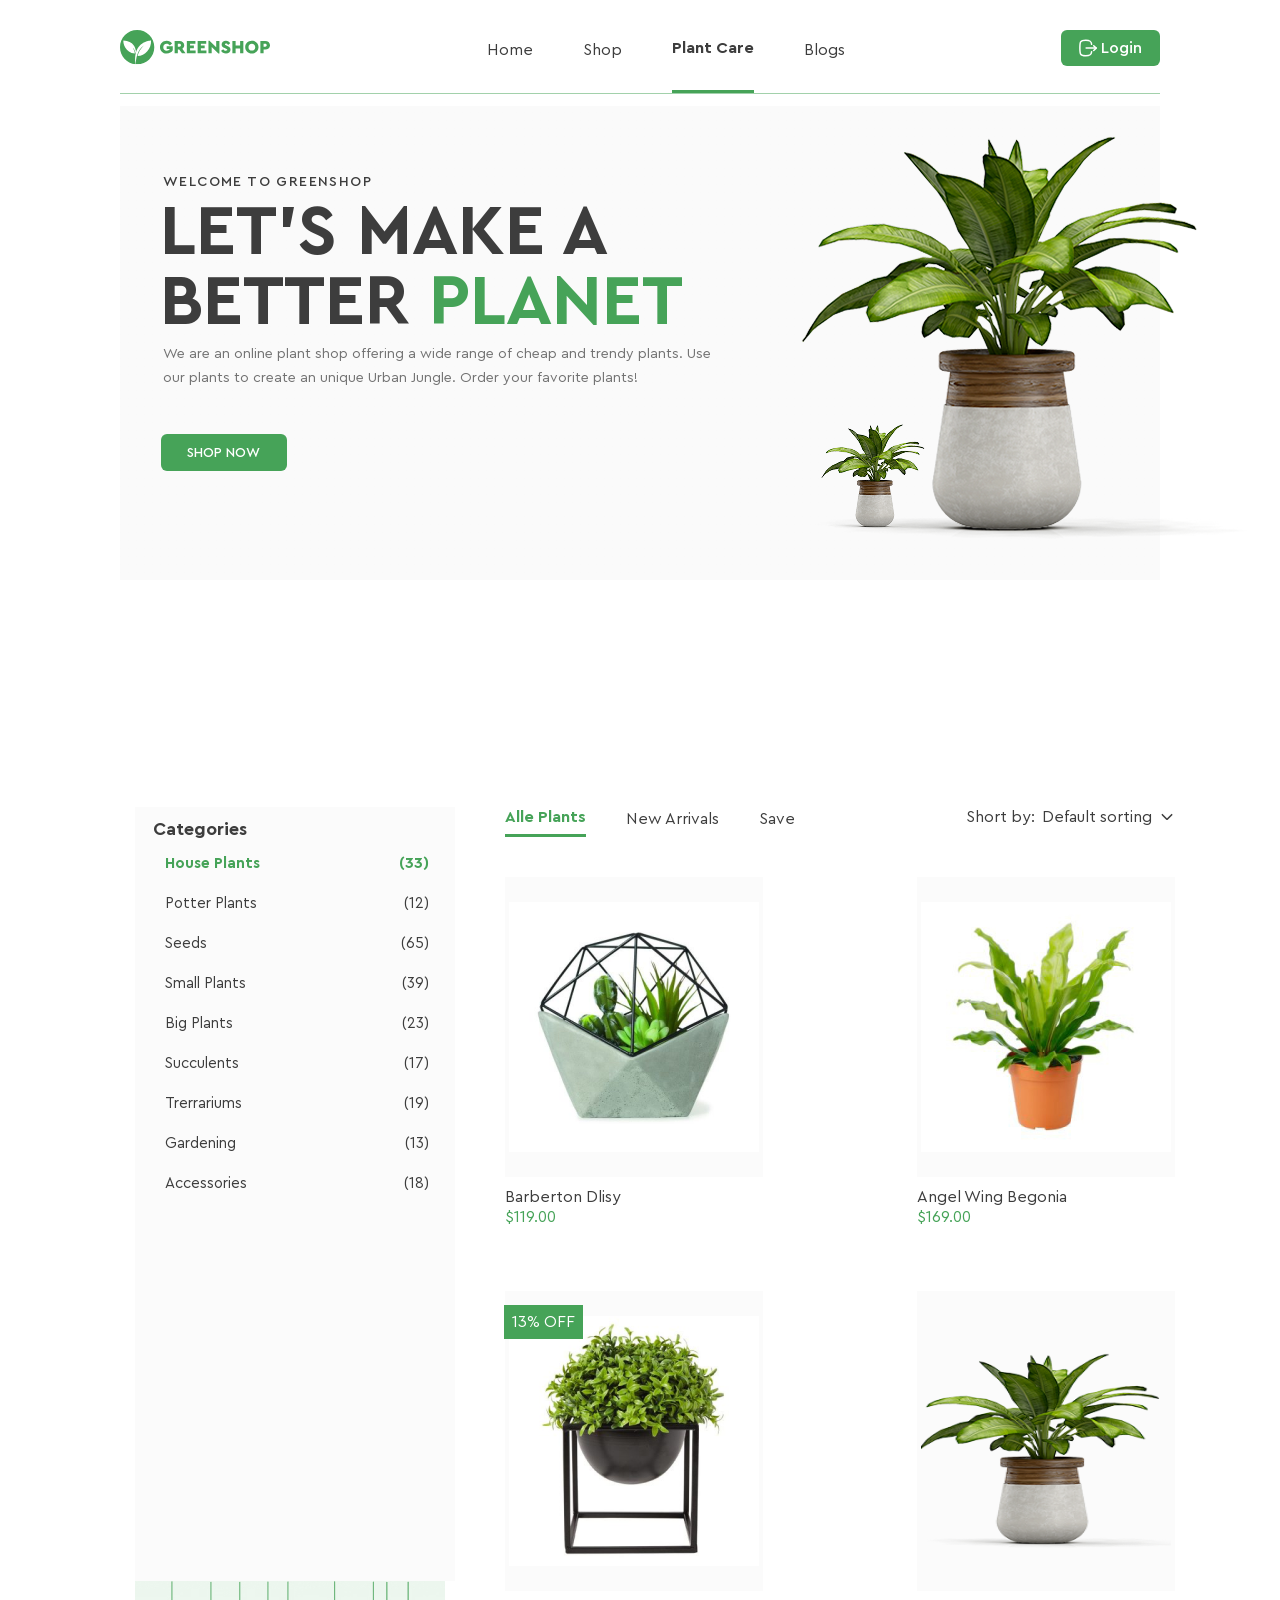
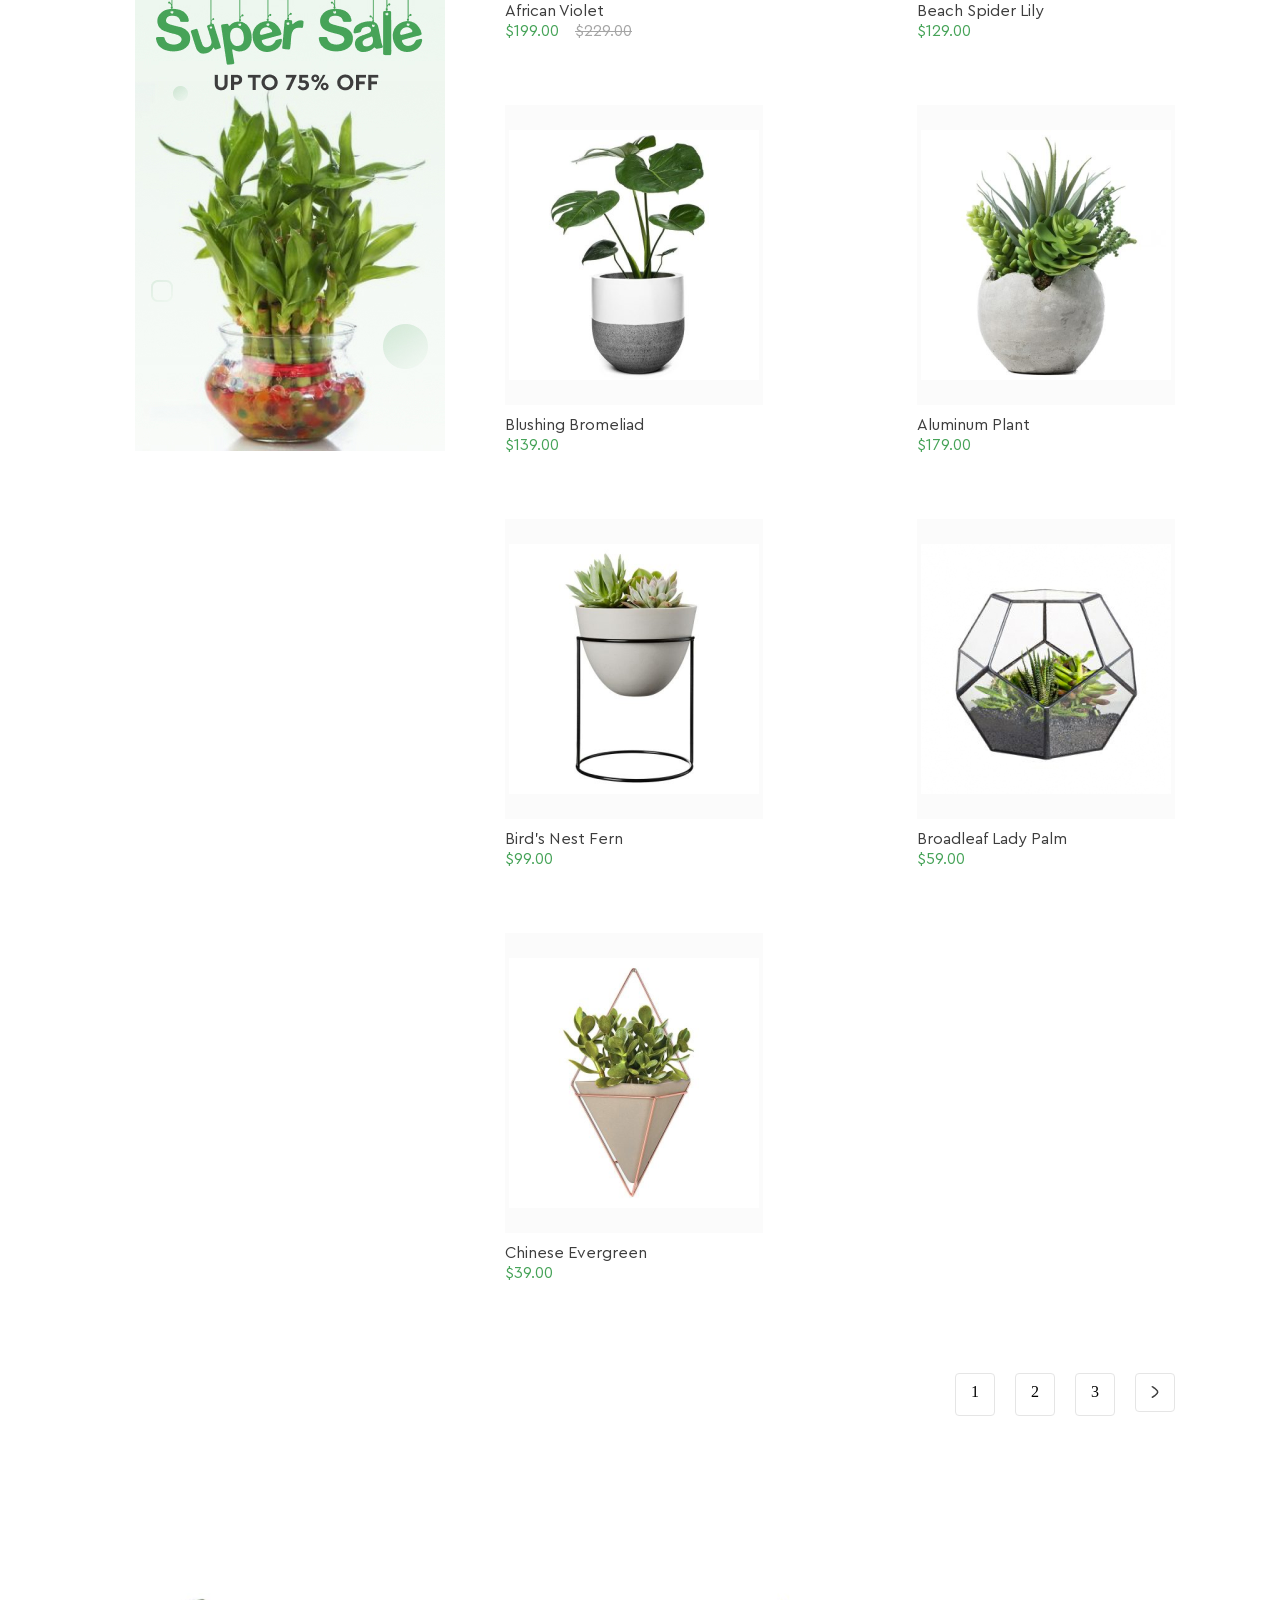
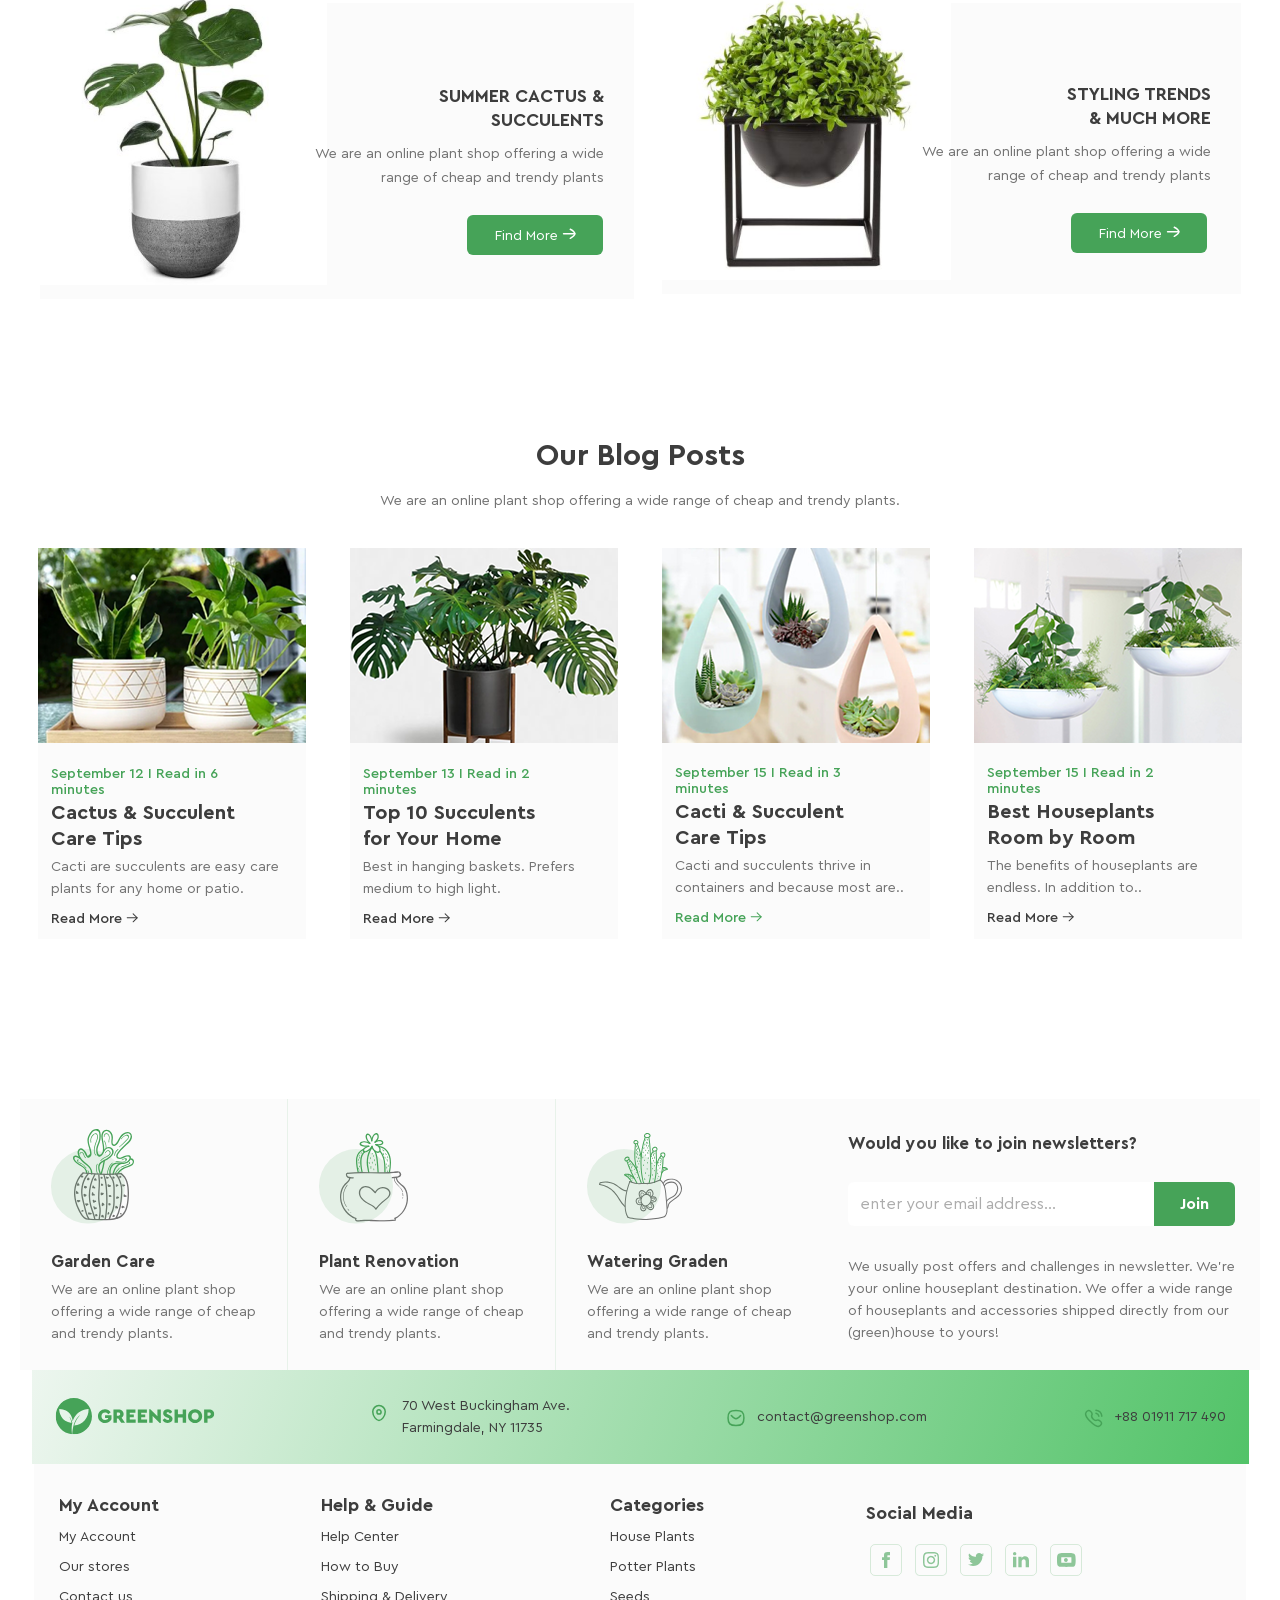
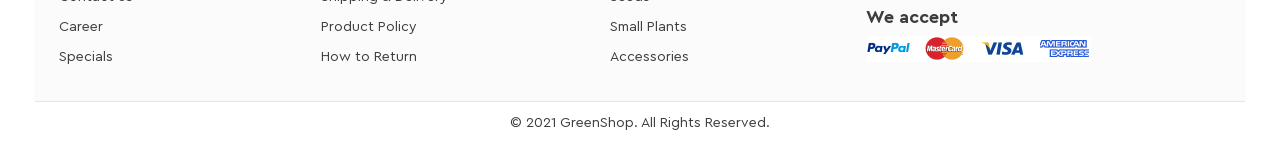
==== Lesson_13/index.html @ dbecf379 "Lesson_13" ====
<!DOCTYPE html>
<html lang="en">
<head>
    <meta charset="UTF-8">
    <meta name="viewport" content="width=device-width, initial-scale=1.0">
    <link rel="stylesheet" href="style/style.css">
    <title>Page</title>
</head>
<body>
    <header>
        <div class="header">
            <svg xmlns="http://www.w3.org/2000/svg" width="150" height="35" viewBox="0 0 150 35" fill="none">
                <g clip-path="url(#clip0_1_38)">
                  <path d="M17.15 0C7.67748 0 0 7.67746 0 17.15C0 26.0201 6.73548 33.3175 15.3711 34.207C14.8496 29.9134 15.0436 26.4001 15.7067 23.5135C15.3347 21.7225 14.4898 19.0703 12.5734 17.1864C12.5734 17.1864 13.8348 19.0784 14.5181 21.6214C14.5181 21.6255 14.5221 21.6295 14.5221 21.6335C14.5949 21.9044 14.6596 22.1793 14.7162 22.4623C14.7283 22.527 14.7404 22.5917 14.7526 22.6604C14.8051 22.9515 14.8536 23.2426 14.886 23.5418C5.19513 22.3532 3.12921 13.6569 3.35561 10.3781C13.665 10.9482 15.7754 17.8292 16.0827 22.0985C19.4585 11.0412 30.1843 10.4024 31.0697 10.3781C31.4538 18.8763 25.1509 25.5026 17.6149 26.0807C17.6635 25.8503 17.7201 25.6198 17.7767 25.3934C17.7928 25.3247 17.813 25.26 17.8333 25.1913C17.8777 25.0296 17.9222 24.8679 17.9748 24.7061C17.995 24.6374 18.0192 24.5646 18.0394 24.4959C18.096 24.318 18.1567 24.1442 18.2173 23.9663C18.2335 23.9259 18.2456 23.8854 18.2618 23.845C18.3386 23.6348 18.4195 23.4326 18.5003 23.2305C18.5084 23.2143 18.5125 23.1941 18.5205 23.1779C18.5205 23.1779 18.5205 23.1779 18.5246 23.1779C20.4571 18.5043 24.0229 15.4439 24.0229 15.4439C17.0247 19.4868 15.8441 29.9983 15.6582 34.2231C16.1514 34.2676 16.6446 34.2999 17.15 34.2999C26.6225 34.2999 34.3 26.6225 34.3 17.15C34.3 7.67746 26.6225 0 17.15 0Z" fill="#46A358"/>
                  <path d="M46.7038 10.7454C48.9719 10.7454 50.8235 11.7198 52.0243 13.4987L49.7764 15.4109C48.9719 14.287 47.9975 13.7048 46.6472 13.7048C44.5691 13.7048 43.2754 15.0713 43.2754 17.1534C43.2754 19.2719 44.6419 20.695 46.8372 20.695C48.0177 20.695 48.9557 20.2826 49.5541 19.5913V19.0091H46.6674V16.2357H52.7763V20.1331C52.1941 21.164 51.3693 21.9888 50.302 22.6235C49.2347 23.242 48.0339 23.5614 46.7038 23.5614C42.9924 23.618 39.9238 20.7314 39.9764 17.1534C39.9198 13.5957 42.9924 10.6888 46.7038 10.7454Z" fill="#46A358"/>
                  <path d="M61.9577 23.3315L59.1681 19.4907H57.8379V23.3315H54.6157V10.9683H59.4672C62.2204 10.9683 64.246 12.6542 64.246 15.2214C64.246 16.7375 63.5142 17.9948 62.2973 18.7428L65.5559 23.3315H61.9577ZM57.8339 16.6809H59.4834C60.3809 16.6809 60.9631 16.0987 60.9631 15.2214C60.9631 14.3441 60.3809 13.7781 59.4834 13.7781H57.8339V16.6809Z" fill="#46A358"/>
                  <path d="M66.8335 10.9683H75.4126V13.8711H70.0557V15.5772H73.8763V18.2738H70.0557V20.4287H75.639V23.3315H66.8335V10.9683Z" fill="#46A358"/>
                  <path d="M77.644 10.9683H86.223V13.8711H80.8662V15.5772H84.6867V18.2738H80.8662V20.4287H86.4494V23.3315H77.644V10.9683Z" fill="#46A358"/>
                  <path d="M99.4194 10.9681V23.5577H98.3884L91.6812 17.0567V23.3313H88.459V10.7417H89.4899L96.1971 17.1497V10.9681H99.4194Z" fill="#46A358"/>
                  <path d="M103.264 19.1349C103.996 20.1092 104.764 20.7278 106.017 20.7278C106.862 20.7278 107.291 20.4286 107.291 19.8262C107.291 19.2845 107.008 19.1147 106.034 18.6821L104.76 18.1201C102.718 17.2186 101.631 16.0583 101.631 14.3926C101.631 12.2013 103.43 10.7378 105.957 10.7378C107.998 10.7378 109.442 11.7121 110.19 13.2282L108.035 14.8777C107.436 13.9802 106.875 13.5678 105.993 13.5678C105.318 13.5678 104.889 13.8306 104.889 14.3562C104.889 14.805 105.152 15.0516 105.957 15.3669L107.38 15.9653C109.535 16.8668 110.545 17.9503 110.545 19.6928C110.545 22.0903 108.577 23.5538 106.009 23.5538C103.782 23.5538 101.983 22.4865 101.081 20.7804L103.264 19.1349Z" fill="#46A358"/>
                  <path d="M112.393 10.9683H115.615V15.4842H120.131V10.9683H123.353V23.3315H120.131V18.387H115.615V23.3315H112.393V10.9683Z" fill="#46A358"/>
                  <path d="M131.843 10.7417C135.442 10.6649 138.607 13.6081 138.53 17.1497C138.603 20.7277 135.442 23.6143 131.843 23.5577C128.229 23.6143 125.116 20.7277 125.193 17.1497C125.116 13.6081 128.229 10.6689 131.843 10.7417ZM131.86 13.7011C129.874 13.7011 128.488 15.108 128.488 17.1497C128.488 18.1806 128.807 19.0216 129.426 19.6603C130.044 20.2789 130.869 20.5983 131.86 20.5983C133.772 20.5983 135.231 19.2116 135.231 17.1497C135.235 15.108 133.772 13.7011 131.86 13.7011Z" fill="#46A358"/>
                  <path d="M140.374 10.9683H145.225C147.979 10.9683 150.004 12.6542 150.004 15.2214C150.004 17.7523 147.926 19.4907 145.225 19.4907H143.596V23.3315H140.374V10.9683ZM145.242 16.6809C146.139 16.6809 146.721 16.0987 146.721 15.2214C146.721 14.3441 146.139 13.7781 145.242 13.7781H143.592V16.6809H145.242Z" fill="#46A358"/>
                </g>
                <defs>
                  <clipPath id="clip0_1_38">
                    <rect width="150" height="34.2999" fill="white"/>
                  </clipPath>
                </defs>
              </svg>

              <nav class="list">

                <li class="list-item"><a href="#">Home</a></li>

                <li class="list-item"><a href="#">Shop</a></li>

                <li class="list-item active"><a href="#">Plant Care</a><!--акт-й-->

                  <ul class="sub-list"><!--1 лист-->

                      <li class="sub-list-item"><a href="#">Drainage</a></li>
                      <li class="sub-list-item"><a href="#">Fungicides</a></li>
                      <li class="sub-list-item"><a href="#">Fertilizer</a></li>

                      <li class="sub-list-item dynamic"><a class="sub-active" href="#">Priming       <!--переход на 2 лист-->
                      
                        <img src="./icon/Frame9.svg" alt="ckeck">
                      </a>

                         <ul class="sub-list2"><!--1 лист-->
                      
                            <li class="sub-list-item2"><a href="#">Universal</a></li>
                            <li class="sub-list-item2"><a href="#">For Ficus</a></li>
                            <li class="sub-list-item2"><a href="#">For Cacti</a></li>
                            <li class="sub-list-item2"><a href="#">For Citrus</a></li>
                            <li class="sub-list-item2"><a href="#">For those in bloom</a></li>
                            <li class="sub-list-item2"><a href="#">For Orchids</a></li>

                       </ul><!--2 лист-->

                </ul><!--1 лист-->
              </li><!--акт-й-->

                <li class="list-item"><a href="#">Blogs</a></li>

              </nav>

              <a href="./regictration.html" class="login-feader-profile">
                <svg xmlns="http://www.w3.org/2000/svg" width="18" height="18" viewBox="0 0 18 18" fill="none">
                    <path d="M17.1601 9.1006H7.12598" stroke="white" stroke-width="1.5" stroke-linecap="round" stroke-linejoin="round"/>
                    <path d="M14.7212 6.67059L17.1612 9.10059L14.7212 11.5306" stroke="white" stroke-width="1.5" stroke-linecap="round" stroke-linejoin="round"/>
                    <path d="M12.6342 5.35826C12.3592 2.37493 11.2425 1.2916 6.80082 1.2916C0.883322 1.2916 0.883322 3.2166 0.883322 8.99993C0.883322 14.7833 0.883322 16.7083 6.80082 16.7083C11.2425 16.7083 12.3592 15.6249 12.6342 12.6416" stroke="white" stroke-width="1.5" stroke-linecap="round" stroke-linejoin="round"/>
                  </svg>
                  Login
                </a>
        </div>
    </header>

    <main>
       <div class="main"> 
            <div class="bloc1">
               <p class="welcome">Welcome to GreenShop</p>

               <p class="slogan">Let’s Make a<br>Better <span class="green">Planet</span></p>

               <p class="text">We are an online plant shop offering a wide range of cheap and trendy plants. Use<br> our plants to create an unique Urban Jungle. Order your favorite plants!</p>
            
               <button class="shop">SHOP NOW</button>
            </div>

            <div class="bloc2">
              <img src="./icon/Flowers.png" alt="flowers"> 
            </div>  
        </div>   
    </main>
       
    <!--2 dz-->

    <div class="container-products">
      <div class="left">  
        <div class="left-side">
          <div class="left-menu"> 
            <h3 class="menu-heading">Categories</h3>
            <ul class="menu-list">
              
              <li class="menu-list-item green">
                <label class="custom-checkbox">
                <input type="checkbox" name="check" checked >
                <div class="custom-checkbox-icon"></div>
                <div class="label-text">
                   <p>House Plants</p>
                   <p>(33)</p>
                </div>
               </label>
            </li> 

              <li class="menu-list-item">
                <label class="custom-checkbox">
                <input type="checkbox" name="check">
                <div class="custom-checkbox-icon"></div>
                <div class="label-text">
                   <p>Potter Plants</p>
                   <p>(12)</p>
                </div>
               </label>
            </li> 

              <li class="menu-list-item">
                <label class="custom-checkbox">
                <input type="checkbox" name="check">
                <div class="custom-checkbox-icon"></div>
                <div class="label-text">
                   <p>Seeds</p>
                   <p>(65)</p>
                </div>
               </label>
            </li> 

              <li class="menu-list-item">
                <label class="custom-checkbox">
                <input type="checkbox" name="check">
                <div class="custom-checkbox-icon"></div>
                <div class="label-text">
                  <p>Small Plants</p>
                  <p>(39)</p>
                </div>
               </label>
            </li> 
              
              <li class="menu-list-item">
                <label class="custom-checkbox">
                <input type="checkbox" name="check">
                <div class="custom-checkbox-icon"></div>
                <div class="label-text">
                  <p>Big Plants</p>
                  <p>(23)</p>
                </div>
               </label>
            </li> 

              <li class="menu-list-item">
                <label class="custom-checkbox">
                <input type="checkbox" name="check">
                <div class="custom-checkbox-icon"></div>
                <div class="label-text">
                  <p>Succulents</p>
                  <p>(17)</p>
                </div>
              </label>
              </li> 

                <li class="menu-list-item">
                  <label class="custom-checkbox">
                  <input type="checkbox" name="check">
                  <div class="custom-checkbox-icon"></div>
                  <div class="label-text">
                    <p>Trerrariums</p>
                    <p>(19)</p>
                  </div>
                </label>
              </li> 

                <li class="menu-list-item">
                  <label class="custom-checkbox">
                  <input type="checkbox" name="check">
                  <div class="custom-checkbox-icon"></div>
                  <div class="label-text">
                    <p>Gardening</p>
                    <p>(13)</p>
                  </div>
                </label>
              </li> 

                <li class="menu-list-item">
                  <label class="custom-checkbox">
                  <input type="checkbox" name="check">
                  <div class="custom-checkbox-icon"></div>
                  <div class="label-text">
                    <p>Accessories</p>
                    <p>(18)</p>
                  </div>
                </label>
              </li> 
                    
            </ul>

          </div>
        </div>
            
           <div class="Sale-Banner"></div>
         
      </div> <!--левый-->
      
        <div class="right-side">
            <div class="navigation">
                <nav class="navigation-one">
                    <li class="list-item active">Alle Plants</li>
                    <li class="list-item ">New Arrivals</li>
                    <li class="list-item">Save</li>
                </nav>
                <div class="navigation-two">
                     <span class="list-item">Short by:</span>
                     <span class="list-item">Default sorting</span>
                    <img class="list-item" src="./icon/Arrow-Down2.png" alt="check">
                </div>           
            </div> 

            <div class="banner-flower">
                <div class="flower">
                     <img class="img-same-size" src="./icon/flower1.png"  alt="flower1">

                        <div class="svg-shop">
                         <svg xmlns="http://www.w3.org/2000/svg" width="20" height="20" viewBox="0 0 20 20" fill="none">
                             <g clip-path="url(#clip0_2_1949)">
                               <path d="M14.294 16.8745H8.24077C5.65655 16.8745 3.55412 14.7721 3.55412 12.1879V7.38405C3.55412 4.98175 2.35676 2.75813 0.351225 1.4358C-0.00894369 1.19834 -0.108379 0.713895 0.129078 0.353726C0.366535 -0.00648163 0.850939 -0.105956 1.21119 0.131579C2.35606 0.886442 3.28487 1.88204 3.94905 3.02832C4.09258 3.18911 5.24995 4.41584 7.14726 4.41584H16.142C18.596 4.36995 20.5168 6.83267 19.8752 9.20138L18.8397 13.3284C18.3159 15.4163 16.4466 16.8745 14.294 16.8745ZM4.91926 5.53677C5.04912 6.1367 5.11634 6.7553 5.11634 7.38405V12.1879C5.11634 13.9107 6.51796 15.3123 8.24077 15.3123H14.294C15.7291 15.3123 16.9752 14.3401 17.3245 12.9482L18.3599 8.82121C18.7412 7.41373 17.5997 5.95084 16.142 5.97806H7.14722C6.28913 5.97806 5.54224 5.79305 4.91926 5.53677ZM7.85021 19.0226C7.85021 18.4833 7.41307 18.0462 6.87383 18.0462C5.57828 18.0978 5.57942 19.9479 6.87383 19.999C7.41307 19.999 7.85021 19.5618 7.85021 19.0226ZM15.6222 19.0226C15.6222 18.4833 15.1851 18.0462 14.6459 18.0462C13.3503 18.0978 13.3514 19.9479 14.6459 19.999C15.1851 19.999 15.6222 19.5618 15.6222 19.0226ZM16.9231 8.32138C16.9231 7.88998 16.5734 7.54027 16.142 7.54027H7.45966C6.42329 7.58152 6.42407 9.0616 7.45966 9.10249H16.142C16.5734 9.10249 16.9231 8.75279 16.9231 8.32138Z" fill="#46A358"/>
                             </g>
                             <defs>
                               <clipPath id="clip0_2_1949">
                                 <rect width="20" height="20" fill="white"/>
                               </clipPath>
                             </defs>
                           </svg>
   
                          <svg xmlns="http://www.w3.org/2000/svg" width="20" height="20" viewBox="0 0 20 20" fill="none">
                              <path d="M10 18.8873C9.71527 18.8873 9.44077 18.7842 9.22684 18.5968C8.41888 17.8903 7.63992 17.2264 6.95267 16.6408L6.94916 16.6377C4.93423 14.9207 3.19427 13.4378 1.98364 11.9771C0.630341 10.3441 0 8.79578 0 7.10434C0 5.46097 0.563507 3.94485 1.58661 2.83508C2.62192 1.71219 4.04251 1.09375 5.58716 1.09375C6.74164 1.09375 7.79892 1.45874 8.72955 2.1785C9.19922 2.54181 9.62494 2.98645 10 3.5051C10.3752 2.98645 10.8008 2.54181 11.2706 2.1785C12.2012 1.45874 13.2585 1.09375 14.413 1.09375C15.9575 1.09375 17.3782 1.71219 18.4135 2.83508C19.4366 3.94485 20 5.46097 20 7.10434C20 8.79578 19.3698 10.3441 18.0165 11.9769C16.8059 13.4378 15.0661 14.9205 13.0515 16.6374C12.363 17.224 11.5828 17.8889 10.773 18.5971C10.5592 18.7842 10.2846 18.8873 10 18.8873ZM5.58716 2.26532C4.37363 2.26532 3.25882 2.74963 2.44781 3.62915C1.62476 4.52194 1.17142 5.75607 1.17142 7.10434C1.17142 8.52692 1.70013 9.79919 2.88559 11.2296C4.03137 12.6122 5.73563 14.0645 7.70889 15.7462L7.71255 15.7492C8.4024 16.3371 9.18442 17.0036 9.99832 17.7153C10.8171 17.0023 11.6003 16.3347 12.2916 15.7458C14.2647 14.0642 15.9688 12.6122 17.1146 11.2296C18.2999 9.79919 18.8286 8.52692 18.8286 7.10434C18.8286 5.75607 18.3752 4.52194 17.5522 3.62915C16.7413 2.74963 15.6264 2.26532 14.413 2.26532C13.524 2.26532 12.7078 2.54791 11.9872 3.10516C11.3449 3.60199 10.8975 4.23004 10.6352 4.66949C10.5003 4.89548 10.2629 5.03036 10 5.03036C9.73709 5.03036 9.49966 4.89548 9.36478 4.66949C9.10263 4.23004 8.65524 3.60199 8.01285 3.10516C7.29218 2.54791 6.47598 2.26532 5.58716 2.26532Z" fill="#3D3D3D"/>
                          </svg>
   
                          <svg xmlns="http://www.w3.org/2000/svg" width="20" height="20" viewBox="0 0 20 20" fill="none">
                           <g clip-path="url(#clip0_2_1953)">
                             <path d="M14.5656 16.0023C10.5704 19.1859 4.98549 18.3049 2.02729 14.6536C-0.827886 11.1285 -0.64932 6.04314 2.44811 2.82458C5.64856 -0.50074 10.6802 -0.944658 14.3277 1.78316C15.6345 2.76027 16.6104 4.00337 17.246 5.50807C17.8853 7.02151 18.0795 8.59614 17.8578 10.2201C17.6368 11.8365 16.9918 13.2769 15.9423 14.6212C16.0272 14.6767 16.1178 14.7167 16.1827 14.7816C17.3365 15.9305 18.4859 17.0836 19.6397 18.2325C19.9132 18.5047 20.0493 18.8218 19.9682 19.204C19.8071 19.9644 18.9018 20.2579 18.3211 19.7359C18.0489 19.4918 17.7985 19.2227 17.54 18.9642C16.5923 18.0171 15.6451 17.0693 14.6973 16.1221C14.658 16.0847 14.6168 16.0497 14.5656 16.0023ZM15.9529 8.98636C15.9629 5.12659 12.8468 2.00605 8.97825 2.00043C5.12035 1.99481 2.00669 5.09037 1.98983 8.94765C1.97297 12.8168 5.08289 15.9461 8.96326 15.9642C12.8055 15.9823 15.9429 12.8499 15.9529 8.98636Z" fill="#3D3D3D"/>
                           </g>
                           <defs>
                             <clipPath id="clip0_2_1953">
                               <rect width="19.9913" height="20" fill="white"/>
                             </clipPath>
                           </defs>
                         </svg>
                         </div>     

                     <p class="name">Barberton Dlisy</p>
                     <span class="price">$119.00</span>
                </div>

                <div class="flower">
                     <img class="img-same-size" src="./icon/flower2.png" alt="flower2">

                     <div class="svg-shop">
                        <svg xmlns="http://www.w3.org/2000/svg" width="20" height="20" viewBox="0 0 20 20" fill="none">
                            <g clip-path="url(#clip0_2_1949)">
                              <path d="M14.294 16.8745H8.24077C5.65655 16.8745 3.55412 14.7721 3.55412 12.1879V7.38405C3.55412 4.98175 2.35676 2.75813 0.351225 1.4358C-0.00894369 1.19834 -0.108379 0.713895 0.129078 0.353726C0.366535 -0.00648163 0.850939 -0.105956 1.21119 0.131579C2.35606 0.886442 3.28487 1.88204 3.94905 3.02832C4.09258 3.18911 5.24995 4.41584 7.14726 4.41584H16.142C18.596 4.36995 20.5168 6.83267 19.8752 9.20138L18.8397 13.3284C18.3159 15.4163 16.4466 16.8745 14.294 16.8745ZM4.91926 5.53677C5.04912 6.1367 5.11634 6.7553 5.11634 7.38405V12.1879C5.11634 13.9107 6.51796 15.3123 8.24077 15.3123H14.294C15.7291 15.3123 16.9752 14.3401 17.3245 12.9482L18.3599 8.82121C18.7412 7.41373 17.5997 5.95084 16.142 5.97806H7.14722C6.28913 5.97806 5.54224 5.79305 4.91926 5.53677ZM7.85021 19.0226C7.85021 18.4833 7.41307 18.0462 6.87383 18.0462C5.57828 18.0978 5.57942 19.9479 6.87383 19.999C7.41307 19.999 7.85021 19.5618 7.85021 19.0226ZM15.6222 19.0226C15.6222 18.4833 15.1851 18.0462 14.6459 18.0462C13.3503 18.0978 13.3514 19.9479 14.6459 19.999C15.1851 19.999 15.6222 19.5618 15.6222 19.0226ZM16.9231 8.32138C16.9231 7.88998 16.5734 7.54027 16.142 7.54027H7.45966C6.42329 7.58152 6.42407 9.0616 7.45966 9.10249H16.142C16.5734 9.10249 16.9231 8.75279 16.9231 8.32138Z" fill="#46A358"/>
                            </g>
                            <defs>
                              <clipPath id="clip0_2_1949">
                                <rect width="20" height="20" fill="white"/>
                              </clipPath>
                            </defs>
                          </svg>

                         <svg xmlns="http://www.w3.org/2000/svg" width="20" height="20" viewBox="0 0 20 20" fill="none">
                             <path d="M10 18.8873C9.71527 18.8873 9.44077 18.7842 9.22684 18.5968C8.41888 17.8903 7.63992 17.2264 6.95267 16.6408L6.94916 16.6377C4.93423 14.9207 3.19427 13.4378 1.98364 11.9771C0.630341 10.3441 0 8.79578 0 7.10434C0 5.46097 0.563507 3.94485 1.58661 2.83508C2.62192 1.71219 4.04251 1.09375 5.58716 1.09375C6.74164 1.09375 7.79892 1.45874 8.72955 2.1785C9.19922 2.54181 9.62494 2.98645 10 3.5051C10.3752 2.98645 10.8008 2.54181 11.2706 2.1785C12.2012 1.45874 13.2585 1.09375 14.413 1.09375C15.9575 1.09375 17.3782 1.71219 18.4135 2.83508C19.4366 3.94485 20 5.46097 20 7.10434C20 8.79578 19.3698 10.3441 18.0165 11.9769C16.8059 13.4378 15.0661 14.9205 13.0515 16.6374C12.363 17.224 11.5828 17.8889 10.773 18.5971C10.5592 18.7842 10.2846 18.8873 10 18.8873ZM5.58716 2.26532C4.37363 2.26532 3.25882 2.74963 2.44781 3.62915C1.62476 4.52194 1.17142 5.75607 1.17142 7.10434C1.17142 8.52692 1.70013 9.79919 2.88559 11.2296C4.03137 12.6122 5.73563 14.0645 7.70889 15.7462L7.71255 15.7492C8.4024 16.3371 9.18442 17.0036 9.99832 17.7153C10.8171 17.0023 11.6003 16.3347 12.2916 15.7458C14.2647 14.0642 15.9688 12.6122 17.1146 11.2296C18.2999 9.79919 18.8286 8.52692 18.8286 7.10434C18.8286 5.75607 18.3752 4.52194 17.5522 3.62915C16.7413 2.74963 15.6264 2.26532 14.413 2.26532C13.524 2.26532 12.7078 2.54791 11.9872 3.10516C11.3449 3.60199 10.8975 4.23004 10.6352 4.66949C10.5003 4.89548 10.2629 5.03036 10 5.03036C9.73709 5.03036 9.49966 4.89548 9.36478 4.66949C9.10263 4.23004 8.65524 3.60199 8.01285 3.10516C7.29218 2.54791 6.47598 2.26532 5.58716 2.26532Z" fill="#3D3D3D"/>
                         </svg>

                         <svg xmlns="http://www.w3.org/2000/svg" width="20" height="20" viewBox="0 0 20 20" fill="none">
                          <g clip-path="url(#clip0_2_1953)">
                            <path d="M14.5656 16.0023C10.5704 19.1859 4.98549 18.3049 2.02729 14.6536C-0.827886 11.1285 -0.64932 6.04314 2.44811 2.82458C5.64856 -0.50074 10.6802 -0.944658 14.3277 1.78316C15.6345 2.76027 16.6104 4.00337 17.246 5.50807C17.8853 7.02151 18.0795 8.59614 17.8578 10.2201C17.6368 11.8365 16.9918 13.2769 15.9423 14.6212C16.0272 14.6767 16.1178 14.7167 16.1827 14.7816C17.3365 15.9305 18.4859 17.0836 19.6397 18.2325C19.9132 18.5047 20.0493 18.8218 19.9682 19.204C19.8071 19.9644 18.9018 20.2579 18.3211 19.7359C18.0489 19.4918 17.7985 19.2227 17.54 18.9642C16.5923 18.0171 15.6451 17.0693 14.6973 16.1221C14.658 16.0847 14.6168 16.0497 14.5656 16.0023ZM15.9529 8.98636C15.9629 5.12659 12.8468 2.00605 8.97825 2.00043C5.12035 1.99481 2.00669 5.09037 1.98983 8.94765C1.97297 12.8168 5.08289 15.9461 8.96326 15.9642C12.8055 15.9823 15.9429 12.8499 15.9529 8.98636Z" fill="#3D3D3D"/>
                          </g>
                          <defs>
                            <clipPath id="clip0_2_1953">
                              <rect width="19.9913" height="20" fill="white"/>
                            </clipPath>
                          </defs>
                        </svg>
                        </div>     

                     <p class="name" >Angel Wing Begonia</p>
                     <span class="price">$169.00</span>
                </div>

                 <div class="flower">
                    <span class="percent">13% OFF</span>
                     <img class="img-same-size" src="./icon/flower3.png" alt="flower3">

                     <div class="svg-shop">
                        <svg xmlns="http://www.w3.org/2000/svg" width="20" height="20" viewBox="0 0 20 20" fill="none">
                            <g clip-path="url(#clip0_2_1949)">
                              <path d="M14.294 16.8745H8.24077C5.65655 16.8745 3.55412 14.7721 3.55412 12.1879V7.38405C3.55412 4.98175 2.35676 2.75813 0.351225 1.4358C-0.00894369 1.19834 -0.108379 0.713895 0.129078 0.353726C0.366535 -0.00648163 0.850939 -0.105956 1.21119 0.131579C2.35606 0.886442 3.28487 1.88204 3.94905 3.02832C4.09258 3.18911 5.24995 4.41584 7.14726 4.41584H16.142C18.596 4.36995 20.5168 6.83267 19.8752 9.20138L18.8397 13.3284C18.3159 15.4163 16.4466 16.8745 14.294 16.8745ZM4.91926 5.53677C5.04912 6.1367 5.11634 6.7553 5.11634 7.38405V12.1879C5.11634 13.9107 6.51796 15.3123 8.24077 15.3123H14.294C15.7291 15.3123 16.9752 14.3401 17.3245 12.9482L18.3599 8.82121C18.7412 7.41373 17.5997 5.95084 16.142 5.97806H7.14722C6.28913 5.97806 5.54224 5.79305 4.91926 5.53677ZM7.85021 19.0226C7.85021 18.4833 7.41307 18.0462 6.87383 18.0462C5.57828 18.0978 5.57942 19.9479 6.87383 19.999C7.41307 19.999 7.85021 19.5618 7.85021 19.0226ZM15.6222 19.0226C15.6222 18.4833 15.1851 18.0462 14.6459 18.0462C13.3503 18.0978 13.3514 19.9479 14.6459 19.999C15.1851 19.999 15.6222 19.5618 15.6222 19.0226ZM16.9231 8.32138C16.9231 7.88998 16.5734 7.54027 16.142 7.54027H7.45966C6.42329 7.58152 6.42407 9.0616 7.45966 9.10249H16.142C16.5734 9.10249 16.9231 8.75279 16.9231 8.32138Z" fill="#46A358"/>
                            </g>
                            <defs>
                              <clipPath id="clip0_2_1949">
                                <rect width="20" height="20" fill="white"/>
                              </clipPath>
                            </defs>
                          </svg>
  
                         <svg xmlns="http://www.w3.org/2000/svg" width="20" height="20" viewBox="0 0 20 20" fill="none">
                             <path d="M10 18.8873C9.71527 18.8873 9.44077 18.7842 9.22684 18.5968C8.41888 17.8903 7.63992 17.2264 6.95267 16.6408L6.94916 16.6377C4.93423 14.9207 3.19427 13.4378 1.98364 11.9771C0.630341 10.3441 0 8.79578 0 7.10434C0 5.46097 0.563507 3.94485 1.58661 2.83508C2.62192 1.71219 4.04251 1.09375 5.58716 1.09375C6.74164 1.09375 7.79892 1.45874 8.72955 2.1785C9.19922 2.54181 9.62494 2.98645 10 3.5051C10.3752 2.98645 10.8008 2.54181 11.2706 2.1785C12.2012 1.45874 13.2585 1.09375 14.413 1.09375C15.9575 1.09375 17.3782 1.71219 18.4135 2.83508C19.4366 3.94485 20 5.46097 20 7.10434C20 8.79578 19.3698 10.3441 18.0165 11.9769C16.8059 13.4378 15.0661 14.9205 13.0515 16.6374C12.363 17.224 11.5828 17.8889 10.773 18.5971C10.5592 18.7842 10.2846 18.8873 10 18.8873ZM5.58716 2.26532C4.37363 2.26532 3.25882 2.74963 2.44781 3.62915C1.62476 4.52194 1.17142 5.75607 1.17142 7.10434C1.17142 8.52692 1.70013 9.79919 2.88559 11.2296C4.03137 12.6122 5.73563 14.0645 7.70889 15.7462L7.71255 15.7492C8.4024 16.3371 9.18442 17.0036 9.99832 17.7153C10.8171 17.0023 11.6003 16.3347 12.2916 15.7458C14.2647 14.0642 15.9688 12.6122 17.1146 11.2296C18.2999 9.79919 18.8286 8.52692 18.8286 7.10434C18.8286 5.75607 18.3752 4.52194 17.5522 3.62915C16.7413 2.74963 15.6264 2.26532 14.413 2.26532C13.524 2.26532 12.7078 2.54791 11.9872 3.10516C11.3449 3.60199 10.8975 4.23004 10.6352 4.66949C10.5003 4.89548 10.2629 5.03036 10 5.03036C9.73709 5.03036 9.49966 4.89548 9.36478 4.66949C9.10263 4.23004 8.65524 3.60199 8.01285 3.10516C7.29218 2.54791 6.47598 2.26532 5.58716 2.26532Z" fill="#3D3D3D"/>
                         </svg>
  
                         <svg xmlns="http://www.w3.org/2000/svg" width="20" height="20" viewBox="0 0 20 20" fill="none">
                          <g clip-path="url(#clip0_2_1953)">
                            <path d="M14.5656 16.0023C10.5704 19.1859 4.98549 18.3049 2.02729 14.6536C-0.827886 11.1285 -0.64932 6.04314 2.44811 2.82458C5.64856 -0.50074 10.6802 -0.944658 14.3277 1.78316C15.6345 2.76027 16.6104 4.00337 17.246 5.50807C17.8853 7.02151 18.0795 8.59614 17.8578 10.2201C17.6368 11.8365 16.9918 13.2769 15.9423 14.6212C16.0272 14.6767 16.1178 14.7167 16.1827 14.7816C17.3365 15.9305 18.4859 17.0836 19.6397 18.2325C19.9132 18.5047 20.0493 18.8218 19.9682 19.204C19.8071 19.9644 18.9018 20.2579 18.3211 19.7359C18.0489 19.4918 17.7985 19.2227 17.54 18.9642C16.5923 18.0171 15.6451 17.0693 14.6973 16.1221C14.658 16.0847 14.6168 16.0497 14.5656 16.0023ZM15.9529 8.98636C15.9629 5.12659 12.8468 2.00605 8.97825 2.00043C5.12035 1.99481 2.00669 5.09037 1.98983 8.94765C1.97297 12.8168 5.08289 15.9461 8.96326 15.9642C12.8055 15.9823 15.9429 12.8499 15.9529 8.98636Z" fill="#3D3D3D"/>
                          </g>
                          <defs>
                            <clipPath id="clip0_2_1953">
                              <rect width="19.9913" height="20" fill="white"/>
                            </clipPath>
                          </defs>
                        </svg>
                        </div>     
                       <p class="name">African Violet</p>
                       <p class="price">$199.00 <span class="cost">$229.00</span> </p> 
                   </div>


                     
                 <div class="flower">
                     <img class="img-same-size" src="./icon/flower4.png"  alt="flower4">

                     <div class="svg-shop">
                        <svg xmlns="http://www.w3.org/2000/svg" width="20" height="20" viewBox="0 0 20 20" fill="none">
                            <g clip-path="url(#clip0_2_1949)">
                              <path d="M14.294 16.8745H8.24077C5.65655 16.8745 3.55412 14.7721 3.55412 12.1879V7.38405C3.55412 4.98175 2.35676 2.75813 0.351225 1.4358C-0.00894369 1.19834 -0.108379 0.713895 0.129078 0.353726C0.366535 -0.00648163 0.850939 -0.105956 1.21119 0.131579C2.35606 0.886442 3.28487 1.88204 3.94905 3.02832C4.09258 3.18911 5.24995 4.41584 7.14726 4.41584H16.142C18.596 4.36995 20.5168 6.83267 19.8752 9.20138L18.8397 13.3284C18.3159 15.4163 16.4466 16.8745 14.294 16.8745ZM4.91926 5.53677C5.04912 6.1367 5.11634 6.7553 5.11634 7.38405V12.1879C5.11634 13.9107 6.51796 15.3123 8.24077 15.3123H14.294C15.7291 15.3123 16.9752 14.3401 17.3245 12.9482L18.3599 8.82121C18.7412 7.41373 17.5997 5.95084 16.142 5.97806H7.14722C6.28913 5.97806 5.54224 5.79305 4.91926 5.53677ZM7.85021 19.0226C7.85021 18.4833 7.41307 18.0462 6.87383 18.0462C5.57828 18.0978 5.57942 19.9479 6.87383 19.999C7.41307 19.999 7.85021 19.5618 7.85021 19.0226ZM15.6222 19.0226C15.6222 18.4833 15.1851 18.0462 14.6459 18.0462C13.3503 18.0978 13.3514 19.9479 14.6459 19.999C15.1851 19.999 15.6222 19.5618 15.6222 19.0226ZM16.9231 8.32138C16.9231 7.88998 16.5734 7.54027 16.142 7.54027H7.45966C6.42329 7.58152 6.42407 9.0616 7.45966 9.10249H16.142C16.5734 9.10249 16.9231 8.75279 16.9231 8.32138Z" fill="#46A358"/>
                            </g>
                            <defs>
                              <clipPath id="clip0_2_1949">
                                <rect width="20" height="20" fill="white"/>
                              </clipPath>
                            </defs>
                          </svg>
  
                         <svg xmlns="http://www.w3.org/2000/svg" width="20" height="20" viewBox="0 0 20 20" fill="none">
                             <path d="M10 18.8873C9.71527 18.8873 9.44077 18.7842 9.22684 18.5968C8.41888 17.8903 7.63992 17.2264 6.95267 16.6408L6.94916 16.6377C4.93423 14.9207 3.19427 13.4378 1.98364 11.9771C0.630341 10.3441 0 8.79578 0 7.10434C0 5.46097 0.563507 3.94485 1.58661 2.83508C2.62192 1.71219 4.04251 1.09375 5.58716 1.09375C6.74164 1.09375 7.79892 1.45874 8.72955 2.1785C9.19922 2.54181 9.62494 2.98645 10 3.5051C10.3752 2.98645 10.8008 2.54181 11.2706 2.1785C12.2012 1.45874 13.2585 1.09375 14.413 1.09375C15.9575 1.09375 17.3782 1.71219 18.4135 2.83508C19.4366 3.94485 20 5.46097 20 7.10434C20 8.79578 19.3698 10.3441 18.0165 11.9769C16.8059 13.4378 15.0661 14.9205 13.0515 16.6374C12.363 17.224 11.5828 17.8889 10.773 18.5971C10.5592 18.7842 10.2846 18.8873 10 18.8873ZM5.58716 2.26532C4.37363 2.26532 3.25882 2.74963 2.44781 3.62915C1.62476 4.52194 1.17142 5.75607 1.17142 7.10434C1.17142 8.52692 1.70013 9.79919 2.88559 11.2296C4.03137 12.6122 5.73563 14.0645 7.70889 15.7462L7.71255 15.7492C8.4024 16.3371 9.18442 17.0036 9.99832 17.7153C10.8171 17.0023 11.6003 16.3347 12.2916 15.7458C14.2647 14.0642 15.9688 12.6122 17.1146 11.2296C18.2999 9.79919 18.8286 8.52692 18.8286 7.10434C18.8286 5.75607 18.3752 4.52194 17.5522 3.62915C16.7413 2.74963 15.6264 2.26532 14.413 2.26532C13.524 2.26532 12.7078 2.54791 11.9872 3.10516C11.3449 3.60199 10.8975 4.23004 10.6352 4.66949C10.5003 4.89548 10.2629 5.03036 10 5.03036C9.73709 5.03036 9.49966 4.89548 9.36478 4.66949C9.10263 4.23004 8.65524 3.60199 8.01285 3.10516C7.29218 2.54791 6.47598 2.26532 5.58716 2.26532Z" fill="#3D3D3D"/>
                         </svg>
  
                         <svg xmlns="http://www.w3.org/2000/svg" width="20" height="20" viewBox="0 0 20 20" fill="none">
                          <g clip-path="url(#clip0_2_1953)">
                            <path d="M14.5656 16.0023C10.5704 19.1859 4.98549 18.3049 2.02729 14.6536C-0.827886 11.1285 -0.64932 6.04314 2.44811 2.82458C5.64856 -0.50074 10.6802 -0.944658 14.3277 1.78316C15.6345 2.76027 16.6104 4.00337 17.246 5.50807C17.8853 7.02151 18.0795 8.59614 17.8578 10.2201C17.6368 11.8365 16.9918 13.2769 15.9423 14.6212C16.0272 14.6767 16.1178 14.7167 16.1827 14.7816C17.3365 15.9305 18.4859 17.0836 19.6397 18.2325C19.9132 18.5047 20.0493 18.8218 19.9682 19.204C19.8071 19.9644 18.9018 20.2579 18.3211 19.7359C18.0489 19.4918 17.7985 19.2227 17.54 18.9642C16.5923 18.0171 15.6451 17.0693 14.6973 16.1221C14.658 16.0847 14.6168 16.0497 14.5656 16.0023ZM15.9529 8.98636C15.9629 5.12659 12.8468 2.00605 8.97825 2.00043C5.12035 1.99481 2.00669 5.09037 1.98983 8.94765C1.97297 12.8168 5.08289 15.9461 8.96326 15.9642C12.8055 15.9823 15.9429 12.8499 15.9529 8.98636Z" fill="#3D3D3D"/>
                          </g>
                          <defs>
                            <clipPath id="clip0_2_1953">
                              <rect width="19.9913" height="20" fill="white"/>
                            </clipPath>
                          </defs>
                        </svg>
                        </div>     

                     <p class="name">Beach Spider Lily</p>
                     <span class="price">$129.00</span>
                </div>

                 <div class="flower">
                     <img class="img-same-size" src="./icon/flower5.png"  alt="flower5">

                     <div class="svg-shop">
                        <svg xmlns="http://www.w3.org/2000/svg" width="20" height="20" viewBox="0 0 20 20" fill="none">
                            <g clip-path="url(#clip0_2_1949)">
                              <path d="M14.294 16.8745H8.24077C5.65655 16.8745 3.55412 14.7721 3.55412 12.1879V7.38405C3.55412 4.98175 2.35676 2.75813 0.351225 1.4358C-0.00894369 1.19834 -0.108379 0.713895 0.129078 0.353726C0.366535 -0.00648163 0.850939 -0.105956 1.21119 0.131579C2.35606 0.886442 3.28487 1.88204 3.94905 3.02832C4.09258 3.18911 5.24995 4.41584 7.14726 4.41584H16.142C18.596 4.36995 20.5168 6.83267 19.8752 9.20138L18.8397 13.3284C18.3159 15.4163 16.4466 16.8745 14.294 16.8745ZM4.91926 5.53677C5.04912 6.1367 5.11634 6.7553 5.11634 7.38405V12.1879C5.11634 13.9107 6.51796 15.3123 8.24077 15.3123H14.294C15.7291 15.3123 16.9752 14.3401 17.3245 12.9482L18.3599 8.82121C18.7412 7.41373 17.5997 5.95084 16.142 5.97806H7.14722C6.28913 5.97806 5.54224 5.79305 4.91926 5.53677ZM7.85021 19.0226C7.85021 18.4833 7.41307 18.0462 6.87383 18.0462C5.57828 18.0978 5.57942 19.9479 6.87383 19.999C7.41307 19.999 7.85021 19.5618 7.85021 19.0226ZM15.6222 19.0226C15.6222 18.4833 15.1851 18.0462 14.6459 18.0462C13.3503 18.0978 13.3514 19.9479 14.6459 19.999C15.1851 19.999 15.6222 19.5618 15.6222 19.0226ZM16.9231 8.32138C16.9231 7.88998 16.5734 7.54027 16.142 7.54027H7.45966C6.42329 7.58152 6.42407 9.0616 7.45966 9.10249H16.142C16.5734 9.10249 16.9231 8.75279 16.9231 8.32138Z" fill="#46A358"/>
                            </g>
                            <defs>
                              <clipPath id="clip0_2_1949">
                                <rect width="20" height="20" fill="white"/>
                              </clipPath>
                            </defs>
                          </svg>
  
                         <svg xmlns="http://www.w3.org/2000/svg" width="20" height="20" viewBox="0 0 20 20" fill="none">
                             <path d="M10 18.8873C9.71527 18.8873 9.44077 18.7842 9.22684 18.5968C8.41888 17.8903 7.63992 17.2264 6.95267 16.6408L6.94916 16.6377C4.93423 14.9207 3.19427 13.4378 1.98364 11.9771C0.630341 10.3441 0 8.79578 0 7.10434C0 5.46097 0.563507 3.94485 1.58661 2.83508C2.62192 1.71219 4.04251 1.09375 5.58716 1.09375C6.74164 1.09375 7.79892 1.45874 8.72955 2.1785C9.19922 2.54181 9.62494 2.98645 10 3.5051C10.3752 2.98645 10.8008 2.54181 11.2706 2.1785C12.2012 1.45874 13.2585 1.09375 14.413 1.09375C15.9575 1.09375 17.3782 1.71219 18.4135 2.83508C19.4366 3.94485 20 5.46097 20 7.10434C20 8.79578 19.3698 10.3441 18.0165 11.9769C16.8059 13.4378 15.0661 14.9205 13.0515 16.6374C12.363 17.224 11.5828 17.8889 10.773 18.5971C10.5592 18.7842 10.2846 18.8873 10 18.8873ZM5.58716 2.26532C4.37363 2.26532 3.25882 2.74963 2.44781 3.62915C1.62476 4.52194 1.17142 5.75607 1.17142 7.10434C1.17142 8.52692 1.70013 9.79919 2.88559 11.2296C4.03137 12.6122 5.73563 14.0645 7.70889 15.7462L7.71255 15.7492C8.4024 16.3371 9.18442 17.0036 9.99832 17.7153C10.8171 17.0023 11.6003 16.3347 12.2916 15.7458C14.2647 14.0642 15.9688 12.6122 17.1146 11.2296C18.2999 9.79919 18.8286 8.52692 18.8286 7.10434C18.8286 5.75607 18.3752 4.52194 17.5522 3.62915C16.7413 2.74963 15.6264 2.26532 14.413 2.26532C13.524 2.26532 12.7078 2.54791 11.9872 3.10516C11.3449 3.60199 10.8975 4.23004 10.6352 4.66949C10.5003 4.89548 10.2629 5.03036 10 5.03036C9.73709 5.03036 9.49966 4.89548 9.36478 4.66949C9.10263 4.23004 8.65524 3.60199 8.01285 3.10516C7.29218 2.54791 6.47598 2.26532 5.58716 2.26532Z" fill="#3D3D3D"/>
                         </svg>
  
                         <svg xmlns="http://www.w3.org/2000/svg" width="20" height="20" viewBox="0 0 20 20" fill="none">
                          <g clip-path="url(#clip0_2_1953)">
                            <path d="M14.5656 16.0023C10.5704 19.1859 4.98549 18.3049 2.02729 14.6536C-0.827886 11.1285 -0.64932 6.04314 2.44811 2.82458C5.64856 -0.50074 10.6802 -0.944658 14.3277 1.78316C15.6345 2.76027 16.6104 4.00337 17.246 5.50807C17.8853 7.02151 18.0795 8.59614 17.8578 10.2201C17.6368 11.8365 16.9918 13.2769 15.9423 14.6212C16.0272 14.6767 16.1178 14.7167 16.1827 14.7816C17.3365 15.9305 18.4859 17.0836 19.6397 18.2325C19.9132 18.5047 20.0493 18.8218 19.9682 19.204C19.8071 19.9644 18.9018 20.2579 18.3211 19.7359C18.0489 19.4918 17.7985 19.2227 17.54 18.9642C16.5923 18.0171 15.6451 17.0693 14.6973 16.1221C14.658 16.0847 14.6168 16.0497 14.5656 16.0023ZM15.9529 8.98636C15.9629 5.12659 12.8468 2.00605 8.97825 2.00043C5.12035 1.99481 2.00669 5.09037 1.98983 8.94765C1.97297 12.8168 5.08289 15.9461 8.96326 15.9642C12.8055 15.9823 15.9429 12.8499 15.9529 8.98636Z" fill="#3D3D3D"/>
                          </g>
                          <defs>
                            <clipPath id="clip0_2_1953">
                              <rect width="19.9913" height="20" fill="white"/>
                            </clipPath>
                          </defs>
                        </svg>
                        </div>     

                     <p class="name">Blushing Bromeliad</p>
                     <span class="price">$139.00</span>
                 </div>

                 <div class="flower">
                     <img class="img-same-size" src="./icon/flower6.png" alt="flower6">

                     <div class="svg-shop">
                        <svg xmlns="http://www.w3.org/2000/svg" width="20" height="20" viewBox="0 0 20 20" fill="none">
                            <g clip-path="url(#clip0_2_1949)">
                              <path d="M14.294 16.8745H8.24077C5.65655 16.8745 3.55412 14.7721 3.55412 12.1879V7.38405C3.55412 4.98175 2.35676 2.75813 0.351225 1.4358C-0.00894369 1.19834 -0.108379 0.713895 0.129078 0.353726C0.366535 -0.00648163 0.850939 -0.105956 1.21119 0.131579C2.35606 0.886442 3.28487 1.88204 3.94905 3.02832C4.09258 3.18911 5.24995 4.41584 7.14726 4.41584H16.142C18.596 4.36995 20.5168 6.83267 19.8752 9.20138L18.8397 13.3284C18.3159 15.4163 16.4466 16.8745 14.294 16.8745ZM4.91926 5.53677C5.04912 6.1367 5.11634 6.7553 5.11634 7.38405V12.1879C5.11634 13.9107 6.51796 15.3123 8.24077 15.3123H14.294C15.7291 15.3123 16.9752 14.3401 17.3245 12.9482L18.3599 8.82121C18.7412 7.41373 17.5997 5.95084 16.142 5.97806H7.14722C6.28913 5.97806 5.54224 5.79305 4.91926 5.53677ZM7.85021 19.0226C7.85021 18.4833 7.41307 18.0462 6.87383 18.0462C5.57828 18.0978 5.57942 19.9479 6.87383 19.999C7.41307 19.999 7.85021 19.5618 7.85021 19.0226ZM15.6222 19.0226C15.6222 18.4833 15.1851 18.0462 14.6459 18.0462C13.3503 18.0978 13.3514 19.9479 14.6459 19.999C15.1851 19.999 15.6222 19.5618 15.6222 19.0226ZM16.9231 8.32138C16.9231 7.88998 16.5734 7.54027 16.142 7.54027H7.45966C6.42329 7.58152 6.42407 9.0616 7.45966 9.10249H16.142C16.5734 9.10249 16.9231 8.75279 16.9231 8.32138Z" fill="#46A358"/>
                            </g>
                            <defs>
                              <clipPath id="clip0_2_1949">
                                <rect width="20" height="20" fill="white"/>
                              </clipPath>
                            </defs>
                          </svg>
  
                         <svg xmlns="http://www.w3.org/2000/svg" width="20" height="20" viewBox="0 0 20 20" fill="none">
                             <path d="M10 18.8873C9.71527 18.8873 9.44077 18.7842 9.22684 18.5968C8.41888 17.8903 7.63992 17.2264 6.95267 16.6408L6.94916 16.6377C4.93423 14.9207 3.19427 13.4378 1.98364 11.9771C0.630341 10.3441 0 8.79578 0 7.10434C0 5.46097 0.563507 3.94485 1.58661 2.83508C2.62192 1.71219 4.04251 1.09375 5.58716 1.09375C6.74164 1.09375 7.79892 1.45874 8.72955 2.1785C9.19922 2.54181 9.62494 2.98645 10 3.5051C10.3752 2.98645 10.8008 2.54181 11.2706 2.1785C12.2012 1.45874 13.2585 1.09375 14.413 1.09375C15.9575 1.09375 17.3782 1.71219 18.4135 2.83508C19.4366 3.94485 20 5.46097 20 7.10434C20 8.79578 19.3698 10.3441 18.0165 11.9769C16.8059 13.4378 15.0661 14.9205 13.0515 16.6374C12.363 17.224 11.5828 17.8889 10.773 18.5971C10.5592 18.7842 10.2846 18.8873 10 18.8873ZM5.58716 2.26532C4.37363 2.26532 3.25882 2.74963 2.44781 3.62915C1.62476 4.52194 1.17142 5.75607 1.17142 7.10434C1.17142 8.52692 1.70013 9.79919 2.88559 11.2296C4.03137 12.6122 5.73563 14.0645 7.70889 15.7462L7.71255 15.7492C8.4024 16.3371 9.18442 17.0036 9.99832 17.7153C10.8171 17.0023 11.6003 16.3347 12.2916 15.7458C14.2647 14.0642 15.9688 12.6122 17.1146 11.2296C18.2999 9.79919 18.8286 8.52692 18.8286 7.10434C18.8286 5.75607 18.3752 4.52194 17.5522 3.62915C16.7413 2.74963 15.6264 2.26532 14.413 2.26532C13.524 2.26532 12.7078 2.54791 11.9872 3.10516C11.3449 3.60199 10.8975 4.23004 10.6352 4.66949C10.5003 4.89548 10.2629 5.03036 10 5.03036C9.73709 5.03036 9.49966 4.89548 9.36478 4.66949C9.10263 4.23004 8.65524 3.60199 8.01285 3.10516C7.29218 2.54791 6.47598 2.26532 5.58716 2.26532Z" fill="#3D3D3D"/>
                         </svg>
  
                         <svg xmlns="http://www.w3.org/2000/svg" width="20" height="20" viewBox="0 0 20 20" fill="none">
                          <g clip-path="url(#clip0_2_1953)">
                            <path d="M14.5656 16.0023C10.5704 19.1859 4.98549 18.3049 2.02729 14.6536C-0.827886 11.1285 -0.64932 6.04314 2.44811 2.82458C5.64856 -0.50074 10.6802 -0.944658 14.3277 1.78316C15.6345 2.76027 16.6104 4.00337 17.246 5.50807C17.8853 7.02151 18.0795 8.59614 17.8578 10.2201C17.6368 11.8365 16.9918 13.2769 15.9423 14.6212C16.0272 14.6767 16.1178 14.7167 16.1827 14.7816C17.3365 15.9305 18.4859 17.0836 19.6397 18.2325C19.9132 18.5047 20.0493 18.8218 19.9682 19.204C19.8071 19.9644 18.9018 20.2579 18.3211 19.7359C18.0489 19.4918 17.7985 19.2227 17.54 18.9642C16.5923 18.0171 15.6451 17.0693 14.6973 16.1221C14.658 16.0847 14.6168 16.0497 14.5656 16.0023ZM15.9529 8.98636C15.9629 5.12659 12.8468 2.00605 8.97825 2.00043C5.12035 1.99481 2.00669 5.09037 1.98983 8.94765C1.97297 12.8168 5.08289 15.9461 8.96326 15.9642C12.8055 15.9823 15.9429 12.8499 15.9529 8.98636Z" fill="#3D3D3D"/>
                          </g>
                          <defs>
                            <clipPath id="clip0_2_1953">
                              <rect width="19.9913" height="20" fill="white"/>
                            </clipPath>
                          </defs>
                        </svg>
                        </div>     

                     <p class="name">Aluminum Plant</p>
                     <span class="price">$179.00</span>
                </div>

                <div class="flower">
                     <img class="img-same-size" src="./icon/flower7.png" alt="flower7">

                     <div class="svg-shop">
                        <svg xmlns="http://www.w3.org/2000/svg" width="20" height="20" viewBox="0 0 20 20" fill="none">
                            <g clip-path="url(#clip0_2_1949)">
                              <path d="M14.294 16.8745H8.24077C5.65655 16.8745 3.55412 14.7721 3.55412 12.1879V7.38405C3.55412 4.98175 2.35676 2.75813 0.351225 1.4358C-0.00894369 1.19834 -0.108379 0.713895 0.129078 0.353726C0.366535 -0.00648163 0.850939 -0.105956 1.21119 0.131579C2.35606 0.886442 3.28487 1.88204 3.94905 3.02832C4.09258 3.18911 5.24995 4.41584 7.14726 4.41584H16.142C18.596 4.36995 20.5168 6.83267 19.8752 9.20138L18.8397 13.3284C18.3159 15.4163 16.4466 16.8745 14.294 16.8745ZM4.91926 5.53677C5.04912 6.1367 5.11634 6.7553 5.11634 7.38405V12.1879C5.11634 13.9107 6.51796 15.3123 8.24077 15.3123H14.294C15.7291 15.3123 16.9752 14.3401 17.3245 12.9482L18.3599 8.82121C18.7412 7.41373 17.5997 5.95084 16.142 5.97806H7.14722C6.28913 5.97806 5.54224 5.79305 4.91926 5.53677ZM7.85021 19.0226C7.85021 18.4833 7.41307 18.0462 6.87383 18.0462C5.57828 18.0978 5.57942 19.9479 6.87383 19.999C7.41307 19.999 7.85021 19.5618 7.85021 19.0226ZM15.6222 19.0226C15.6222 18.4833 15.1851 18.0462 14.6459 18.0462C13.3503 18.0978 13.3514 19.9479 14.6459 19.999C15.1851 19.999 15.6222 19.5618 15.6222 19.0226ZM16.9231 8.32138C16.9231 7.88998 16.5734 7.54027 16.142 7.54027H7.45966C6.42329 7.58152 6.42407 9.0616 7.45966 9.10249H16.142C16.5734 9.10249 16.9231 8.75279 16.9231 8.32138Z" fill="#46A358"/>
                            </g>
                            <defs>
                              <clipPath id="clip0_2_1949">
                                <rect width="20" height="20" fill="white"/>
                              </clipPath>
                            </defs>
                          </svg>
  
                         <svg xmlns="http://www.w3.org/2000/svg" width="20" height="20" viewBox="0 0 20 20" fill="none">
                             <path d="M10 18.8873C9.71527 18.8873 9.44077 18.7842 9.22684 18.5968C8.41888 17.8903 7.63992 17.2264 6.95267 16.6408L6.94916 16.6377C4.93423 14.9207 3.19427 13.4378 1.98364 11.9771C0.630341 10.3441 0 8.79578 0 7.10434C0 5.46097 0.563507 3.94485 1.58661 2.83508C2.62192 1.71219 4.04251 1.09375 5.58716 1.09375C6.74164 1.09375 7.79892 1.45874 8.72955 2.1785C9.19922 2.54181 9.62494 2.98645 10 3.5051C10.3752 2.98645 10.8008 2.54181 11.2706 2.1785C12.2012 1.45874 13.2585 1.09375 14.413 1.09375C15.9575 1.09375 17.3782 1.71219 18.4135 2.83508C19.4366 3.94485 20 5.46097 20 7.10434C20 8.79578 19.3698 10.3441 18.0165 11.9769C16.8059 13.4378 15.0661 14.9205 13.0515 16.6374C12.363 17.224 11.5828 17.8889 10.773 18.5971C10.5592 18.7842 10.2846 18.8873 10 18.8873ZM5.58716 2.26532C4.37363 2.26532 3.25882 2.74963 2.44781 3.62915C1.62476 4.52194 1.17142 5.75607 1.17142 7.10434C1.17142 8.52692 1.70013 9.79919 2.88559 11.2296C4.03137 12.6122 5.73563 14.0645 7.70889 15.7462L7.71255 15.7492C8.4024 16.3371 9.18442 17.0036 9.99832 17.7153C10.8171 17.0023 11.6003 16.3347 12.2916 15.7458C14.2647 14.0642 15.9688 12.6122 17.1146 11.2296C18.2999 9.79919 18.8286 8.52692 18.8286 7.10434C18.8286 5.75607 18.3752 4.52194 17.5522 3.62915C16.7413 2.74963 15.6264 2.26532 14.413 2.26532C13.524 2.26532 12.7078 2.54791 11.9872 3.10516C11.3449 3.60199 10.8975 4.23004 10.6352 4.66949C10.5003 4.89548 10.2629 5.03036 10 5.03036C9.73709 5.03036 9.49966 4.89548 9.36478 4.66949C9.10263 4.23004 8.65524 3.60199 8.01285 3.10516C7.29218 2.54791 6.47598 2.26532 5.58716 2.26532Z" fill="#3D3D3D"/>
                         </svg>
  
                         <svg xmlns="http://www.w3.org/2000/svg" width="20" height="20" viewBox="0 0 20 20" fill="none">
                          <g clip-path="url(#clip0_2_1953)">
                            <path d="M14.5656 16.0023C10.5704 19.1859 4.98549 18.3049 2.02729 14.6536C-0.827886 11.1285 -0.64932 6.04314 2.44811 2.82458C5.64856 -0.50074 10.6802 -0.944658 14.3277 1.78316C15.6345 2.76027 16.6104 4.00337 17.246 5.50807C17.8853 7.02151 18.0795 8.59614 17.8578 10.2201C17.6368 11.8365 16.9918 13.2769 15.9423 14.6212C16.0272 14.6767 16.1178 14.7167 16.1827 14.7816C17.3365 15.9305 18.4859 17.0836 19.6397 18.2325C19.9132 18.5047 20.0493 18.8218 19.9682 19.204C19.8071 19.9644 18.9018 20.2579 18.3211 19.7359C18.0489 19.4918 17.7985 19.2227 17.54 18.9642C16.5923 18.0171 15.6451 17.0693 14.6973 16.1221C14.658 16.0847 14.6168 16.0497 14.5656 16.0023ZM15.9529 8.98636C15.9629 5.12659 12.8468 2.00605 8.97825 2.00043C5.12035 1.99481 2.00669 5.09037 1.98983 8.94765C1.97297 12.8168 5.08289 15.9461 8.96326 15.9642C12.8055 15.9823 15.9429 12.8499 15.9529 8.98636Z" fill="#3D3D3D"/>
                          </g>
                          <defs>
                            <clipPath id="clip0_2_1953">
                              <rect width="19.9913" height="20" fill="white"/>
                            </clipPath>
                          </defs>
                        </svg>
                        </div>     

                     <p class="name" >Bird's Nest Fern</p>
                     <span class="price">$99.00</span>
                </div>

                <div class="flower">
                     <img class="img-same-size" src="./icon/flower8.png" alt="flower8">

                     <div class="svg-shop">
                        <svg xmlns="http://www.w3.org/2000/svg" width="20" height="20" viewBox="0 0 20 20" fill="none">
                            <g clip-path="url(#clip0_2_1949)">
                              <path d="M14.294 16.8745H8.24077C5.65655 16.8745 3.55412 14.7721 3.55412 12.1879V7.38405C3.55412 4.98175 2.35676 2.75813 0.351225 1.4358C-0.00894369 1.19834 -0.108379 0.713895 0.129078 0.353726C0.366535 -0.00648163 0.850939 -0.105956 1.21119 0.131579C2.35606 0.886442 3.28487 1.88204 3.94905 3.02832C4.09258 3.18911 5.24995 4.41584 7.14726 4.41584H16.142C18.596 4.36995 20.5168 6.83267 19.8752 9.20138L18.8397 13.3284C18.3159 15.4163 16.4466 16.8745 14.294 16.8745ZM4.91926 5.53677C5.04912 6.1367 5.11634 6.7553 5.11634 7.38405V12.1879C5.11634 13.9107 6.51796 15.3123 8.24077 15.3123H14.294C15.7291 15.3123 16.9752 14.3401 17.3245 12.9482L18.3599 8.82121C18.7412 7.41373 17.5997 5.95084 16.142 5.97806H7.14722C6.28913 5.97806 5.54224 5.79305 4.91926 5.53677ZM7.85021 19.0226C7.85021 18.4833 7.41307 18.0462 6.87383 18.0462C5.57828 18.0978 5.57942 19.9479 6.87383 19.999C7.41307 19.999 7.85021 19.5618 7.85021 19.0226ZM15.6222 19.0226C15.6222 18.4833 15.1851 18.0462 14.6459 18.0462C13.3503 18.0978 13.3514 19.9479 14.6459 19.999C15.1851 19.999 15.6222 19.5618 15.6222 19.0226ZM16.9231 8.32138C16.9231 7.88998 16.5734 7.54027 16.142 7.54027H7.45966C6.42329 7.58152 6.42407 9.0616 7.45966 9.10249H16.142C16.5734 9.10249 16.9231 8.75279 16.9231 8.32138Z" fill="#46A358"/>
                            </g>
                            <defs>
                              <clipPath id="clip0_2_1949">
                                <rect width="20" height="20" fill="white"/>
                              </clipPath>
                            </defs>
                          </svg>
  
                         <svg xmlns="http://www.w3.org/2000/svg" width="20" height="20" viewBox="0 0 20 20" fill="none">
                             <path d="M10 18.8873C9.71527 18.8873 9.44077 18.7842 9.22684 18.5968C8.41888 17.8903 7.63992 17.2264 6.95267 16.6408L6.94916 16.6377C4.93423 14.9207 3.19427 13.4378 1.98364 11.9771C0.630341 10.3441 0 8.79578 0 7.10434C0 5.46097 0.563507 3.94485 1.58661 2.83508C2.62192 1.71219 4.04251 1.09375 5.58716 1.09375C6.74164 1.09375 7.79892 1.45874 8.72955 2.1785C9.19922 2.54181 9.62494 2.98645 10 3.5051C10.3752 2.98645 10.8008 2.54181 11.2706 2.1785C12.2012 1.45874 13.2585 1.09375 14.413 1.09375C15.9575 1.09375 17.3782 1.71219 18.4135 2.83508C19.4366 3.94485 20 5.46097 20 7.10434C20 8.79578 19.3698 10.3441 18.0165 11.9769C16.8059 13.4378 15.0661 14.9205 13.0515 16.6374C12.363 17.224 11.5828 17.8889 10.773 18.5971C10.5592 18.7842 10.2846 18.8873 10 18.8873ZM5.58716 2.26532C4.37363 2.26532 3.25882 2.74963 2.44781 3.62915C1.62476 4.52194 1.17142 5.75607 1.17142 7.10434C1.17142 8.52692 1.70013 9.79919 2.88559 11.2296C4.03137 12.6122 5.73563 14.0645 7.70889 15.7462L7.71255 15.7492C8.4024 16.3371 9.18442 17.0036 9.99832 17.7153C10.8171 17.0023 11.6003 16.3347 12.2916 15.7458C14.2647 14.0642 15.9688 12.6122 17.1146 11.2296C18.2999 9.79919 18.8286 8.52692 18.8286 7.10434C18.8286 5.75607 18.3752 4.52194 17.5522 3.62915C16.7413 2.74963 15.6264 2.26532 14.413 2.26532C13.524 2.26532 12.7078 2.54791 11.9872 3.10516C11.3449 3.60199 10.8975 4.23004 10.6352 4.66949C10.5003 4.89548 10.2629 5.03036 10 5.03036C9.73709 5.03036 9.49966 4.89548 9.36478 4.66949C9.10263 4.23004 8.65524 3.60199 8.01285 3.10516C7.29218 2.54791 6.47598 2.26532 5.58716 2.26532Z" fill="#3D3D3D"/>
                         </svg>
  
                         <svg xmlns="http://www.w3.org/2000/svg" width="20" height="20" viewBox="0 0 20 20" fill="none">
                          <g clip-path="url(#clip0_2_1953)">
                            <path d="M14.5656 16.0023C10.5704 19.1859 4.98549 18.3049 2.02729 14.6536C-0.827886 11.1285 -0.64932 6.04314 2.44811 2.82458C5.64856 -0.50074 10.6802 -0.944658 14.3277 1.78316C15.6345 2.76027 16.6104 4.00337 17.246 5.50807C17.8853 7.02151 18.0795 8.59614 17.8578 10.2201C17.6368 11.8365 16.9918 13.2769 15.9423 14.6212C16.0272 14.6767 16.1178 14.7167 16.1827 14.7816C17.3365 15.9305 18.4859 17.0836 19.6397 18.2325C19.9132 18.5047 20.0493 18.8218 19.9682 19.204C19.8071 19.9644 18.9018 20.2579 18.3211 19.7359C18.0489 19.4918 17.7985 19.2227 17.54 18.9642C16.5923 18.0171 15.6451 17.0693 14.6973 16.1221C14.658 16.0847 14.6168 16.0497 14.5656 16.0023ZM15.9529 8.98636C15.9629 5.12659 12.8468 2.00605 8.97825 2.00043C5.12035 1.99481 2.00669 5.09037 1.98983 8.94765C1.97297 12.8168 5.08289 15.9461 8.96326 15.9642C12.8055 15.9823 15.9429 12.8499 15.9529 8.98636Z" fill="#3D3D3D"/>
                          </g>
                          <defs>
                            <clipPath id="clip0_2_1953">
                              <rect width="19.9913" height="20" fill="white"/>
                            </clipPath>
                          </defs>
                        </svg>
                        </div>     

                     <p class="name">Broadleaf Lady Palm</p>
                     <span class="price">$59.00</span>
                </div>

                <div class="flower">
                     <img class="img-same-size" src="./icon/flower9.png"  alt="flower9">

                     <div class="svg-shop">
                        <svg xmlns="http://www.w3.org/2000/svg" width="20" height="20" viewBox="0 0 20 20" fill="none">
                            <g clip-path="url(#clip0_2_1949)">
                              <path d="M14.294 16.8745H8.24077C5.65655 16.8745 3.55412 14.7721 3.55412 12.1879V7.38405C3.55412 4.98175 2.35676 2.75813 0.351225 1.4358C-0.00894369 1.19834 -0.108379 0.713895 0.129078 0.353726C0.366535 -0.00648163 0.850939 -0.105956 1.21119 0.131579C2.35606 0.886442 3.28487 1.88204 3.94905 3.02832C4.09258 3.18911 5.24995 4.41584 7.14726 4.41584H16.142C18.596 4.36995 20.5168 6.83267 19.8752 9.20138L18.8397 13.3284C18.3159 15.4163 16.4466 16.8745 14.294 16.8745ZM4.91926 5.53677C5.04912 6.1367 5.11634 6.7553 5.11634 7.38405V12.1879C5.11634 13.9107 6.51796 15.3123 8.24077 15.3123H14.294C15.7291 15.3123 16.9752 14.3401 17.3245 12.9482L18.3599 8.82121C18.7412 7.41373 17.5997 5.95084 16.142 5.97806H7.14722C6.28913 5.97806 5.54224 5.79305 4.91926 5.53677ZM7.85021 19.0226C7.85021 18.4833 7.41307 18.0462 6.87383 18.0462C5.57828 18.0978 5.57942 19.9479 6.87383 19.999C7.41307 19.999 7.85021 19.5618 7.85021 19.0226ZM15.6222 19.0226C15.6222 18.4833 15.1851 18.0462 14.6459 18.0462C13.3503 18.0978 13.3514 19.9479 14.6459 19.999C15.1851 19.999 15.6222 19.5618 15.6222 19.0226ZM16.9231 8.32138C16.9231 7.88998 16.5734 7.54027 16.142 7.54027H7.45966C6.42329 7.58152 6.42407 9.0616 7.45966 9.10249H16.142C16.5734 9.10249 16.9231 8.75279 16.9231 8.32138Z" fill="#46A358"/>
                            </g>
                            <defs>
                              <clipPath id="clip0_2_1949">
                                <rect width="20" height="20" fill="white"/>
                              </clipPath>
                            </defs>
                          </svg>
  
                         <svg xmlns="http://www.w3.org/2000/svg" width="20" height="20" viewBox="0 0 20 20" fill="none">
                             <path d="M10 18.8873C9.71527 18.8873 9.44077 18.7842 9.22684 18.5968C8.41888 17.8903 7.63992 17.2264 6.95267 16.6408L6.94916 16.6377C4.93423 14.9207 3.19427 13.4378 1.98364 11.9771C0.630341 10.3441 0 8.79578 0 7.10434C0 5.46097 0.563507 3.94485 1.58661 2.83508C2.62192 1.71219 4.04251 1.09375 5.58716 1.09375C6.74164 1.09375 7.79892 1.45874 8.72955 2.1785C9.19922 2.54181 9.62494 2.98645 10 3.5051C10.3752 2.98645 10.8008 2.54181 11.2706 2.1785C12.2012 1.45874 13.2585 1.09375 14.413 1.09375C15.9575 1.09375 17.3782 1.71219 18.4135 2.83508C19.4366 3.94485 20 5.46097 20 7.10434C20 8.79578 19.3698 10.3441 18.0165 11.9769C16.8059 13.4378 15.0661 14.9205 13.0515 16.6374C12.363 17.224 11.5828 17.8889 10.773 18.5971C10.5592 18.7842 10.2846 18.8873 10 18.8873ZM5.58716 2.26532C4.37363 2.26532 3.25882 2.74963 2.44781 3.62915C1.62476 4.52194 1.17142 5.75607 1.17142 7.10434C1.17142 8.52692 1.70013 9.79919 2.88559 11.2296C4.03137 12.6122 5.73563 14.0645 7.70889 15.7462L7.71255 15.7492C8.4024 16.3371 9.18442 17.0036 9.99832 17.7153C10.8171 17.0023 11.6003 16.3347 12.2916 15.7458C14.2647 14.0642 15.9688 12.6122 17.1146 11.2296C18.2999 9.79919 18.8286 8.52692 18.8286 7.10434C18.8286 5.75607 18.3752 4.52194 17.5522 3.62915C16.7413 2.74963 15.6264 2.26532 14.413 2.26532C13.524 2.26532 12.7078 2.54791 11.9872 3.10516C11.3449 3.60199 10.8975 4.23004 10.6352 4.66949C10.5003 4.89548 10.2629 5.03036 10 5.03036C9.73709 5.03036 9.49966 4.89548 9.36478 4.66949C9.10263 4.23004 8.65524 3.60199 8.01285 3.10516C7.29218 2.54791 6.47598 2.26532 5.58716 2.26532Z" fill="#3D3D3D"/>
                         </svg>
  
                         <svg xmlns="http://www.w3.org/2000/svg" width="20" height="20" viewBox="0 0 20 20" fill="none">
                          <g clip-path="url(#clip0_2_1953)">
                            <path d="M14.5656 16.0023C10.5704 19.1859 4.98549 18.3049 2.02729 14.6536C-0.827886 11.1285 -0.64932 6.04314 2.44811 2.82458C5.64856 -0.50074 10.6802 -0.944658 14.3277 1.78316C15.6345 2.76027 16.6104 4.00337 17.246 5.50807C17.8853 7.02151 18.0795 8.59614 17.8578 10.2201C17.6368 11.8365 16.9918 13.2769 15.9423 14.6212C16.0272 14.6767 16.1178 14.7167 16.1827 14.7816C17.3365 15.9305 18.4859 17.0836 19.6397 18.2325C19.9132 18.5047 20.0493 18.8218 19.9682 19.204C19.8071 19.9644 18.9018 20.2579 18.3211 19.7359C18.0489 19.4918 17.7985 19.2227 17.54 18.9642C16.5923 18.0171 15.6451 17.0693 14.6973 16.1221C14.658 16.0847 14.6168 16.0497 14.5656 16.0023ZM15.9529 8.98636C15.9629 5.12659 12.8468 2.00605 8.97825 2.00043C5.12035 1.99481 2.00669 5.09037 1.98983 8.94765C1.97297 12.8168 5.08289 15.9461 8.96326 15.9642C12.8055 15.9823 15.9429 12.8499 15.9529 8.98636Z" fill="#3D3D3D"/>
                          </g>
                          <defs>
                            <clipPath id="clip0_2_1953">
                              <rect width="19.9913" height="20" fill="white"/>
                            </clipPath>
                          </defs>
                        </svg>
                        </div>     

                     <p class="name">Chinese Evergreen</p>
                     <span class="price">$39.00</span>
                 </div>
             </div>
             <nav class="selector">
                <ul class="list-selector">
                     <li class="list-site-selector">1</li>
                     <li class="list-site-selector">2</li>
                     <li class="list-site-selector">3</li>
                     <li> <img class="list-site-selector icon" src="./icon/Arrow-Right2.png" alt="box"> </li>
                </ul>
            </nav>
         </div><!--правый -->
     </div><!--контейнет-->


     <!-- 3 dz-->

     <div class="transition">   <!--весь блок-->

      <div class="transition-prodyct">    <!--первая часть-->
  
        <div class="prodyct">    
  
          <div class="foto-prodyct">    
            <img src="./icon/image14.png" alt="flower">
          </div>   
  
          <div class="description">   
            <p class="text1">Summer cactus &<br>succulents</p>
            <p class="text2">We are an online plant shop offering a wide<br>range of cheap and trendy plants</p>
            <button class="button-find1">Find More
              <svg xmlns="http://www.w3.org/2000/svg" width="14" height="12" viewBox="0 0 14 12" fill="none">
               <path d="M12.8126 5.79428L1.56258 5.79428" stroke="white" stroke-width="1.5" stroke-linecap="round" stroke-linejoin="round"/>
                <path d="M8.27485 1.2759C8.27485 1.2759 12.8123 3.72165 12.8123 5.79315C12.8123 7.86615 8.27485 10.3127 8.27485 10.3127" stroke="white" stroke-width="1.5" stroke-linecap="round" stroke-linejoin="round"/>
              </svg>
            </button>
          </div>   
  
        </div>   
  
        <div class="prodyct">    
  
          <div class="foto-prodyct">   
            <img src="./icon/image15.png" alt="flower">
          </div>   
  
          <div class="description">    
            <p class="text1">Styling Trends<br>& much more</p>
            <p class="text2">We are an online plant shop offering a wide<br> range of cheap and trendy plants</p>
            <button class="button-find2">Find More
              <svg xmlns="http://www.w3.org/2000/svg" width="14" height="12" viewBox="0 0 14 12" fill="none">
                <path d="M12.8126 5.79428L1.56258 5.79428" stroke="white" stroke-width="1.5" stroke-linecap="round" stroke-linejoin="round"/>
                <path d="M8.27485 1.2759C8.27485 1.2759 12.8123 3.72165 12.8123 5.79315C12.8123 7.86615 8.27485 10.3127 8.27485 10.3127" stroke="white" stroke-width="1.5" stroke-linecap="round" stroke-linejoin="round"/>
              </svg>
            </button>
          </div>   
       
        </div>   
  
      </div>   <!--первая часть-->
     
       <div class="head">    <!--подзаголовок-->
          <h2 class="head-text1">Our Blog Posts</h2>
          <p class="head-text2">We are an online plant shop offering a wide range of cheap and trendy plants.</p>
       </div>
  
       <div class="lower-block">   <!--вторая часть-->
  
        <div class="blog">
          <div class="blog-flowers"> 
            <img src="./icon/01.png" alt="01">
          </div>
  
          <div class="blog-description">
            <span class="date">September 12 I Read in 6 minutes</span>
            <p class="tip">Cactus & Succulent<br>Care Tips</p>
            <p class="blog-text">Cacti are succulents are easy care<br>plants for any home or patio.</p>
              <div>
                <span  class="read-more">Read More </span> 
                <img src="./icon/Arrow-Right.svg" alt="Iconly">
             </div>
          </div>
        </div>
  
        <div class=" blog">
          <div class="blog-flowers"> 
            <img src="./icon/02.png" alt="02">
          </div>
        
          <div class="blog-description">
            <span class="date">September 13 I Read in 2 minutes</span>
            <p class="tip">Top 10 Succulents<br>for Your Home</p>
            <p class="blog-text">Best in hanging baskets. Prefers<br>medium to high light.</p>
              <div>
                <span  class="read-more">Read More </span> 
                <img src="./icon/Arrow-Right.svg" alt="Iconly">
              </div>  
          </div>
        </div>
  
        <div class="blog">
  
          <div class="blog-flowers"> 
             <img src="./icon/03.png" alt="03">
          </div>
  
          <div class="blog-description">
            <span class="date">September 15 I Read in 3 minutes</span>
            <p class="tip">Cacti & Succulent<br>Care Tips</p>
            <p class="blog-text">Cacti and succulents thrive in<br>containers and because most are..</p>
              <div>
               <span  class="read-more green">Read More </span>
                <img  src="./icon/Arrow-Right-green.svg" alt="Iconly">
              </div>
          </div>
        </div>
  
        <div class="blog">
  
          <div class="blog-flowers"> 
             <img src="./icon/04.png" alt="04">
          </div>
  
          <div class="blog-description">
            <span class="date">September 15 I Read in 2 minutes</span>
            <p class="tip">Best Houseplants<br>Room by Room</p>
            <p class="blog-text">The benefits of houseplants are<br>endless. In addition to..</p>
              <div>
               <span  class="read-more">Read More </span> 
                <img src="./icon/Arrow-Right.svg" alt="Iconly">
              </div>
          </div>
        </div>
      </div>     <!--вторая часть-->
    </div>    <!--весь блок-->

            <!--4 dz-->

    <div class="footer-container"><!--контейнет-->

      <div class="container-1"><!--контейнет1-->

        <div class="garden"><!--блок 1-->
 
          <div class="img1-garden"></div><!--img-->

           <div class="text-cactus">
               <span class="footer-title">Garden Care</span>
               <p class="footer-text">We are an online plant shop<br>offering a wide range of cheap<br>and trendy plants.</p>
           </div>

        </div><!--блок 1-->
        
          <div class="line-gray"></div>
         
        <div class="garden"><!--блок 2-->
 
          <div class="img2-garden"></div><!--img-->

           <div class="text-cactus">
               <span class="footer-title">Plant Renovation</span>
               <p class="footer-text">We are an online plant shop<br>offering a wide range of cheap<br>and trendy plants.</p>
           </div>

        </div><!--блок 2-->

          <div class="line-gray"></div>
        
        <div class="garden"><!--блок 3-->
 
          <div class="img3-garden"></div><!--img-->

            <div class="text-cactus">
               <span class="footer-title">Watering Graden</span>
               <p class="footer-text">We are an online plant shop<br>offering a wide range of cheap<br>and trendy plants.</p>
           </div>

        </div><!--блок 3-->

         <div class="newsletter">

          <span class="footer-title">Would you like to join newsletters?</span>
            <div class="email">
                  <p class="email-text">enter your email address... </p>
                  <span class="join"> Join</span>
             </div> 
          <p class="footer-text">We usually post offers and challenges in newsletter. We’re<br>your online houseplant destination. We offer a wide range<br>of houseplants and accessories shipped directly from our<br>(green)house to yours!</p>

        </div>

      </div><!--контейнет1-->
        
       <div class="container-2" ><!--контейнет2-->

       <div class="greenshop-contact">

        <div class="logo"></div>

        <div class="location-text">
           <div class="location"></div>
           <p class="greenshop-text">70 West Buckingham Ave.<br>Farmingdale, NY 11735 </p>
        </div>

        <div class="location-text">
           <div class="contact-email"> </div>
           <p class="greenshop-text">contact@greenshop.com</p>
        </div>

        <div class="location-text">
           <div class="contact-number"></div>
           <p class="greenshop-text">+88 01911 717 490</p>
        </div>
        
        </div> 
        
      </div><!--контейнет2-->

      <div class="container-3"><!--контейнет3-->
     
        <div class="info">
 
         <div class="account">
          <span class="info-text-title">My Account</span>
          <ul class="info-text">
            <li>My Account</li>
            <li>Our stores</li>
            <li>Contact us</li>
            <li>Career </li>
            <li>Specials</li>
          </ul>
         </div>

         <div class="account">
          <span class="info-text-title">Help & Guide</span>
          <ul class="info-text">
            <li>Help Center</li>
            <li>How to Buy</li>
            <li>Shipping & Delivery</li>
            <li>Product Policy</li>
            <li> How to Return</li>
          </ul>
         </div>

         <div class="account">
          <span class="info-text-title">Categories</span>
          <ul class="info-text">
            <li>House Plants</li>
            <li>Potter Plants</li>
            <li>Seeds</li>
            <li>Small Plants </li>
            <li>Accessories</li>
          </ul>
         </div>

         <div class="account">
          <span class="info-text-title">Social Media</span>

           <div class="messenger">
             <div class="fecebook"></div>
             <div class="instsgram"></div>
             <div class="twitter"></div>
             <div class="linkidin"></div>
             <div class="youtube"></div>
           </div>

          <span class="info-text-title">We accept</span>

          <div class="payment"></div>
         </div>
        
       </div>
     </div><!--контейнет3-->

      <div class="line-green"></div>

      <div class="container-4"><!--контейнет4-->
        <span class="info-text">© 2021 GreenShop. All Rights Reserved.</span>
      </div><!--контейнет4-->

     </div><!--контейнет-->



</body>
</html>
---- Lesson_13/style/style.css ----
@font-face {
    font-family: 'Cera Pro Regular';
    src: url('../fonts/CeraPro-Regular.eot') format(eot),
         url('../fonts/CeraPro-Regular.ttf') format(TrueTupe),
         url('../fonts/CeraPro-Regular.woff') format(woff);
    font-weight: 400;
}

@font-face {
    font-family: 'Cera Pro Medium';
    src: url('../fonts/CeraPro-Medium.eot') format(eot),
         url('../fonts/CeraPro-Medium.ttf') format(TrueTupe), 
         url('../fonts/CeraPro-Medium.woff') format(woff);
    font-weight: 500;
}

@font-face {
    font-family: 'Cera Pro Bolt';
    src: url('../fonts/CeraPro-Bold.eot') format(eot), 
         url('../fonts/CeraPro-Bold.ttf') format(TrueTupe),
         url('../fonts/CeraPro-Bold.woff') format(woff);
    font-weight: 700;
}

*{
    margin: 0;
    padding: 0;
    list-style-type: none;
    text-decoration: none;
    box-sizing: border-box;
    font-weight: normal;
}

header{
    padding: 30px 120px 6px;
    margin-bottom: 6px;
}

.header{
    display: flex;
    align-items: start;
    justify-content: space-between;
    border-bottom: 1px solid rgba(70, 163, 88, 0.50);
}

.list{
    display: flex;
    align-items: center;
    justify-content: center;
    gap: 50px;
}

.list-item >a{
    padding-top: 8px ;
    padding-bottom: 25px;
    font-family: 'Cera Pro Regular', sans-serif; 
    color: #3D3D3D;
    font-size: 16px;
    position: relative;
    display: inline-block;
}

.active > a {
   
    font-family: 'Cera Pro Bolt', sans-serif;
}
    /*1 лист*/

.sub-list{
    position: absolute; 
    display: none;
    margin-left: -45px;
}

.sub-list-item{
    padding: 8px 14px;
    background-color: #e6f4e7;
    min-width: 170px;
}

.sub-list-item > a{
    display: inline-block;
    font-family: "Cera Pro Regular", sans-serif;
    color: #3D3D3D;
}

.list-item:hover > .sub-list{
    display: block;
}

a.sub-active{
    display: flex;
    justify-content: space-between;
}
 
.sub-list-item:hover{
    background: #1A712A;
    
}
.sub-list-item:hover > a{
    color: #FFFFFF;
    font-family: 'Cera Pro Bolt', sans-serif;
}

/*2 лист*/

.sub-list2{
    position: absolute; 
    display: none;
    left: 170px;
    top: 108px;
}

.sub-list-item2{
    padding: 8px 14px;
    background-color: #e6f4e7;
    min-width: 170px;
}

.sub-list-item2 > a{
    display: inline-block;
    font-family: "Cera Pro Regular", sans-serif;
    color: #3D3D3D;
}

.sub-list-item:hover > .sub-list2{
    display: block;
}

.sub-list-item2:hover{
    background: #1A712A;
    
}
.sub-list-item2:hover > a{
    color: #FFFFFF;
    font-family: 'Cera Pro Bolt', sans-serif;
}

    /**/

.login-feader-profile {
    padding: 8px 18px;
    display: flex;
    align-items: center;
    gap: 4px;
    color: #fff;
    border-radius: 6px;
    background-color: #46A358;
    border: none;
    font-family: 'Cera Pro Medium', sans-serif;
}

main{
    padding: 0px 120px 56px; 
}

.main{
    display: flex;
    align-items: flex-start;
    justify-content: space-between;
    background: linear-gradient(98deg, rgba(245, 245, 245, 0.50) -23.46%, rgba(245, 245, 245, 0.50) 107.51%);
}

.welcome{
    padding: 68px 43px 3.5px;
    color: #3D3D3D;
    font-family: "Cera Pro Medium", sans-serif;
    font-size: 14px;
    font-style: normal;
    font-weight: 500;
    line-height: 16px; /* 114.286% */
    letter-spacing: 1.4px;
    text-transform: uppercase;
}

.slogan{
    white-space: nowrap;
    padding: 3.5px 40px 2.5px;
    color: #3D3D3D;
    font-family: "Cera Pro Bolt", sans-serif;
    font-size: 70px;
    font-style: normal;
    font-weight: 900;
    line-height: 70px; 
    text-transform: uppercase;
}
 
.text{
    white-space: nowrap;
    padding: 2.5px 43px 44px;
    color: #727272;
    font-family: "Cera Pro Regular", sans-serif;
    font-size: 14px;
    font-style: normal;
    font-weight: 400;
    line-height: 24px; 
}

.green{
    color: #46A358;
    font-family: "Cera Pro Bolt", sans-serif;
    font-size: 70px;
    font-style: normal;
    font-weight: 900;
    line-height: 70px;
}

.shop{
    padding: 11px 27px 9px 26px;
    display: flex;
    align-items: center;
    border-radius: 6px;
    background-color: #46A358;
    color: #fff;
    border: none;
    font-family: 'Cera Pro Medium', sans-serif;
    position:relative;
    left: 41px;
    cursor: pointer;
}

/*registration pop-up*/

.registration-pop-up{
    display: flex;
    align-items: center;
    justify-content: center;
    flex-direction: column;
    background-color: black;
}

.tab{
    display: flex;
    align-items: center;
    justify-content: center;
    flex-direction: column;
    padding: 50px 100px;
    background-color: #FFF;
    gap: 15px;
    background-image: url(../icon/X.svg);
    background-repeat: no-repeat;
    background-size: auto;
    background-position: 97% 2%;
    border-bottom: 10px solid #46A358;
    margin-top: 50px;
    margin-bottom: 50px;
}

.tab-form{
    display: flex;
    align-items: center;
    justify-content: center;
    padding-bottom: 15px;
    gap: 11px;
    cursor: pointer;
    line-height:normal;
}

.input-form{
    display: flex;
    align-items: flex-start;
    justify-content: flex-start;
    flex-direction: column;
    gap: 15px;
    padding-bottom: 25px;
}

.input-form > input{
    border-radius: 5px;
    border: 1px solid #EAEAEA;
    box-shadow: 0px 0px 20px 0px rgba(0, 0, 0, 0.06);
    padding: 12px 125px 12px 14px;
}

.login{
    color: #3D3D3D;
    font-family: "Cera Pro Medium", sans-serif;
    font-size: 20px;
    font-style: normal;
}

.register{
    color: #46A358;
    font-family: "Cera Pro Medium", sans-serif;
    font-size: 20px;
    font-style: normal;
}

.text-i{
    color: #3D3D3D;
    font-family: "Cera Pro Regular", sans-serif ;
    font-size: 18px;
    font-style: normal;
}

.text-register{
    color: #3D3D3D;
    font-family: "Cera Pro Regular", sans-serif ;
    font-size: 13px;
    font-style: normal;
    padding-top: 10px;
    line-height:normal;
}

.submit{
    border-radius: 5px;
    border: none;
    background: #46A358;
    color: #FFF;
    font-family: "Cera Pro Medium", sans-serif ;
    font-size: 16px;
    font-style: normal;
    padding: 14px 121px;
    line-height:normal;
}

.google{
    display: flex;
    gap: 9px;
    align-items: center;
    padding: 11px 70px;
    background: #FFF;
    border-radius: 5px;
    border: 1px solid #EAEAEA;
    box-shadow: 0px 0px 20px 0px rgba(0, 0, 0, 0.06);
    color: #727272;
    font-family: "Cera Pro Regular", sans-serif;
    font-size: 13px;
    font-style: normal;
}

.facebook {
    display: flex;
    gap: 4px;
    align-items: center;
    padding: 11px 65px;
    background: #FFF;
    border-radius: 5px;
    border: 1px solid #EAEAEA;
    box-shadow: 0px 0px 20px 0px rgba(0, 0, 0, 0.06);
    color: #727272;
    font-family: "Cera Pro Regular", sans-serif;
    font-size: 13px;
    font-style: normal;
}

/*  2 dz*/

.container-products{
    padding:  171px 105px 36px 135px;
    display: flex;
    gap: 50px; 
}

/*sitebar*/

.left{
    display: flex;
    flex-direction: column;
    align-items: flex-start;
    justify-content: flex-start;
   
}

.left-side{
    background: #FBFBFB;
    padding: 14px 18px 377px;
    display: flex;
    flex-direction: column;
    align-items: flex-start;
    justify-content: center;
}

.left-menu{
    display: flex;
    align-items: flex-start;
    justify-content: flex-start;
    flex-direction: column;
    gap: 7px;
}

.menu-heading{
    color: #3D3D3D;
    font-family: "Cera Pro Bolt", sans-serif;
    font-size: 18px;
    line-height: 16px;
}

.menu-list{
    display: flex;
    flex-direction: column;
    align-items: flex-start;
    justify-content: center;
    padding-left: 12px;
    padding-right: 8px;
    font-family: "Cera Pro Regular", sans-serif;
}

.menu-list-item{
    white-space: nowrap;
    color: #3D3D3D;
    font-size: 15px;
    line-height: 40px;
}

.green{
    color: #46A358;
    font-family: "Cera Pro Bolt", sans-serif;
}

/*checkbox*/

.custom-checkbox{
    display: flex;
    align-items: center;
    position: relative;
    cursor: pointer;
    user-select: none;
}

.custom-checkbox-icon{
    position: relative;
    width: 18px;
    height: 18px;
    border: 1px solid #010a58;
    margin-right: 8px;
    display: none;
}

.custom-checkbox-icon::before{
    content: "";
    position: absolute;
    width: 10px;
    height: 10px;
    background-color: aqua;
    top: 50%;
    left: 50%;
    transform: translate(-50%, -50%);
    display: none;
}

.custom-checkbox input:checked ~ .custom-checkbox-icon::before{
    display: block;
}

.custom-checkbox input{
    display: none;
}

.custom-checkbox .label-text{
    display: flex;
    justify-content: space-between;
    width: 264px;
}

.Sale-Banner{
    min-height: 470px;
    min-width: 320px;
    background-image: url(../icon/Sale-Banner.jpg);
    background-repeat: no-repeat;
    background-size: contain;
}


/* navigation*/

.right-side{
  display: flex;
  flex-direction: column;
}

.navigation{
    display: flex;
    justify-content: space-between;
    align-items: flex-start;
    padding-bottom: 38px;
}
.navigation-one{
    display: flex;
    gap: 40px;
    align-items: center;
    justify-content: center;
}
.list-item{
    padding-bottom:  7px;
    font-family: 'Cera Pro Regular', sans-serif; 
    color: #3D3D3D;
    font-size: 16px;
}
.list-item.active{
    border-bottom: 3px solid #46A358;
    font-family: 'Cera Pro Bolt', sans-serif;
    color: #46A358;
}
.navigation-two{
    display: flex;
    gap: 7px;
    align-items: center;
    justify-content: center;
}

/*banner-flowers*/


.right-side .banner-flower{
    display: flex;
    flex-wrap: wrap;
    justify-content: space-between;
    align-items: center;
    gap: 32px;
 }
   
.img-same-size {
    padding: 25px 4px;
    background:#FBFBFB;
    width:  258px;  
    height: 300px;  
  }

.name{
    font-family: "Cera Pro Regular", sans-serif;   
    color: #3D3D3D;
    padding-top: 6px;
}

.price{
    font-family: "Cera Pro Regular", sans-serif;
    color:#46A358;
}

.cost{    
    color: #A5A5A5;
    font-family: "Cera Pro Regular", sans-serif;
    font-style: normal;
    text-decoration:line-through;
    position: absolute;
    left: 70px;
}

.percent{
    white-space: nowrap;
    padding: 7px 8px;
    color: #FFF;
    font-family: "Cera Pro Regular", sans-serif;
    font-style: normal;
    background: #46A358;
    position: absolute;
    right: 180px;
    top: 14px;
}

/*svg*/

.flower{
    position: relative;
   /* white-space: nowrap;*/
    border-top: 2px solid transparent;
    margin-bottom: 30px;
}

.flower:hover{
    border-top: 2px solid #46A358;
}

.svg-shop{
    position: absolute;
    bottom: 60px;
    left: 70px;
    display: flex;
    gap: 26px;
}

.flower svg {
    display: none;
}

.flower:hover svg{
    display:inline-block;
}

/* selector*/

.selector{
    display: flex;
    justify-content: flex-end;
    align-items: flex-end;
    padding-top: 60px;
    padding-bottom: 82px;
}

.list-selector{
    border: 10;
    display: flex;
    gap: 20px;
}
.list-site-selector{
    padding: 9px 15px 10px;
    border-radius: 4px;
    border: 1px solid #E5E5E5;

}
 .list-site-selector:hover{
    background: #46A358;
    color: #FFFFFF;
}

.list-site-selector.icon{
    padding: 9px 10px 10px;
}

/* 3 dz*/

.transition{
    padding: 69px 119px;
    display: flex;
    justify-content: center;
    flex-wrap: wrap;
}

.transition-prodyct{
    display: flex;
    margin-bottom: 138px;
    gap: 28px;
    justify-content: center;
   align-items: flex-start;
}

.prodyct{
    display: flex;
    justify-content: flex-end;
    align-items: center;
    background-color: #FBFBFB;
}

.foto-prodyct{
position: relative;
bottom: 10px;
}

.description{
    position:relative;
    right: 30px;
}
  
.text1{
    padding: 37px 0px 5px 142px;
    color: #3D3D3D;
    text-align: right;
    font-family: "Cera Pro Bolt", sans-serif;
    font-size: 18px;
    font-style: normal;
    font-weight: 900;
    line-height: 24px; /* 133.333% */
    text-transform: uppercase;
    white-space: nowrap;
}
.text2{
    padding: 5px 0px 25px 1px;
    color: #727272;
    text-align: right;
    font-family: "Cera Pro Regular", sans-serif;
    font-size: 14px;
    font-style: normal;
    font-weight: 400;
    line-height: 24px; /* 171.429% */
    white-space: nowrap;
    
}
.button-find1{
    padding: 11px 27px 9px 28px;
    border-radius: 6px;
    background: #46A358;
    color: #FFF;
    border: none;
    font-family: "Cera Pro Regular", sans-serif;
    font-size: 14px;
    font-style: normal;
    font-weight: 500;
    line-height: 20px;
    position: relative;
    left: 170px;
}

.button-find2{
    padding: 11px 27px 9px 28px;
    border-radius: 6px;
    background: #46A358;
    color: #FFF;
    border: none;
    font-family: "Cera Pro Regular", sans-serif;
    font-size: 14px;
    font-style: normal;
    font-weight: 500;
    line-height: 20px;
    position: relative;
    left: 150px;
}

/*подзаголовок*/

.head-text1{
    color: #3D3D3D;
    text-align: center;
    font-family: "Cera Pro Bolt", sans-serif;
    font-size: 30px;
    font-style: normal;
    font-weight: 700;
    line-height: 16px; /* 53.333% */
    line-height: normal;
    padding-bottom: 7px;
}

.head-text2{
    padding-top: 7px;
    padding-bottom: 35px;
    color: #727272;
    text-align: center;
    font-family: "Cera Pro Regular", sans-serif;
    font-size: 14px;
    font-style: normal;
    font-weight: 400;
    line-height: 24px; /* 171.429% */
}

/*вторая часть*/

.lower-block{
    display: flex;
    gap: 44px;
}

.blog{
    display: flex;
    flex-direction: column;
    background-color: #FBFBFB;
}

.blog-description{
    padding: 9px 13px 12px;
    display: flex;
    flex-direction: column;
    justify-content: flex-start;
    align-items: flex-start;
   
}

.date{
    padding: 9px 20px 2px 0px;
    color: #46A358;
    font-family: "Cera Pro Medium", sans-serif;
    font-size: 14px;
    font-style: normal;
    font-weight: 500;
    line-height: 16px; 
}

.tip{
    padding: 0px 53px 2px 0px;
    color: #3D3D3D;
    font-family: "Cera Pro Bolt", sans-serif;
    font-size: 20px;
    font-style: normal;
    font-weight: 700;
    line-height: 26px; 
}

.blog-text{
    padding-top: 2px ;
    padding-bottom: 9px;
    color: #727272;
    font-family: "Cera Pro Regular", sans-serif;
    font-size: 14px;
    font-style: normal;
    font-weight: 400;
    line-height: 22px; 
}

.read-more{
    color: #3D3D3D;
    font-family: "Cera Pro Medium", sans-serif;
    font-size: 14px;
    font-style: normal;
    font-weight: 500;
    line-height: 16px;
}

.read-more.green{
    color: #46A358
}

/* 4 dz*/

.footer-container{
    padding:  91px 120px 22px;
    display: flex;
   justify-content: center;
   align-items: center;
   flex-wrap: wrap;
}
    /*1*/

.container-1{
    display: flex;
    justify-content: center;
    flex-wrap: nowrap;
    background-color: #FBFBFB;
}

.garden{
    display: flex;
    flex-direction: column;
    gap: 18px;
    padding: 25px 31px ;
    
}

.img1-garden{
    min-height: 100px;
    background-image: url(../icon/circle.svg), url(../icon/pot.svg), url(../icon/cactus.svg) ;
    background-size: auto, auto, auto;
    background-repeat: no-repeat;
    background-position: 0 100%, 15% 95%, 15% 10%; 
}

.img2-garden{
    min-height: 100px;
    background-image: url(../icon/circle.svg), url(../icon/pot\(1\).svg), url(../icon/cactus\(1\).svg) ;
    background-size: auto, auto, auto;
    background-repeat: no-repeat;
    background-position: 0 100%, 15% 95%, 22% 15%; 
}

.img3-garden{
    min-height: 100px;
    background-image: url(../icon/circle.svg), url(../icon/pot\(2\).svg), url(../icon/cactus\(2\).svg) ;
    background-size: auto, auto, auto;
    background-repeat: no-repeat;
    background-position: 0 100%, 10% 95%, 23% 18%; 
}

.text-cactus{
    display: flex;
    flex-direction: column;
    gap: 9px;
}

.footer-title{
    color: #3D3D3D;
    font-family: "Cera Pro Bolt", sans-serif;
    font-size: 17px;
    font-style: normal;
    font-weight: 700;
    line-height: 16px;
    white-space: nowrap;
}

.footer-text{
    color: #727272;
    font-family: "Cera Pro Regular", sans-serif;
    font-size: 14px;
    font-style: normal;
    font-weight: 400;
    line-height: 22px; 
    white-space: nowrap;
}
        /**/

.newsletter{
    display: flex;
    flex-direction: column;
    gap: 30px;
    padding: 25px 25px;
}

.footer-title{
    padding-top: 12px;
}

.newsletter .email{
    display: flex;
    justify-content: space-between;
    align-items: center;
    flex-wrap: nowrap;
    background-color: #FFF;
    border-radius: 6px;
}

.email-text{
    padding: 12px;
    color: #ACACAC;
    font-family: "Cera Pro Regular", sans-serif ;
    font-style: normal;
    
}
span.join{
    color: #FFF;
    font-family: "Cera Pro Bolt", sans-serif;
    font-style: normal;
    padding: 12px 26px;
    border-radius: 0px 6px 6px 0px;
    background: #46A358;

}
       /*2*/

.container-2{
    display: flex;
    background-image: linear-gradient( 470deg, #EDF6EF, #52C368) ;
    justify-content: center;
    align-items: center;
}

.greenshop-contact {
    display: flex;
    justify-content: space-between;
    align-items: center;
    flex-wrap: nowrap;
    gap: 157px;
    padding: 25px 23px;
}

.location-text{
    display: flex;
    flex-wrap: nowrap;
    align-items: center;
    justify-content: center;
}

.logo{
    min-height: 38px;
    min-width: 160px;
    background-image: url(../icon/Logo.svg);
    background-repeat: no-repeat;
    background-size:contain;
}

.location{
    min-height: 30px;
    min-width: 30px;
    background-image: url(../icon/Location.svg);
    background-repeat: no-repeat;
    background-position: 0 20%;
}

.contact-email{
    min-height: 30px;
    min-width: 30px;
    background-image: url(../icon/Message.svg);
    background-repeat: no-repeat;
    background-size: auto;
    background-position: 0 60%;
}

.contact-number{
    min-height: 30px;
    min-width: 30px;
    background-image: url(../icon/Calling.svg);
    background-repeat: no-repeat;
    background-size: auto;
    background-position: 0 60%;
}

.greenshop-text{
    color: #3D3D3D;
    font-family: "Cera Pro Regular", sans-serif;
    font-size: 14px;
    font-style: normal;
    font-weight: 400;
    line-height: 22px; 
    white-space: nowrap;
}
   /*3*/

.container-3{
    display: flex;
    justify-content: center;
    align-items: center;
    background: #FBFBFB;
}

.info{
    display: flex;
    justify-content: space-between;
    align-items: center;
    flex-wrap: nowrap;
    padding: 33px 155px 29px 25px;
    gap: 162px;
}

.account{
    display: flex;
    align-items: flex-start;
    flex-direction: column;
    gap: 9px;
}

.info-text-title{
    color: #3D3D3D;
    font-family: "Cera Pro Bolt", sans-serif;
    font-size: 18px;
    font-style: normal;
    font-weight: 700;
    line-height: 16px; 
    white-space: nowrap;
}

.info-text{
    color: #3D3D3D;
    font-family: "Cera Pro Regular", sans-serif;
    font-size: 14px;
    font-style: normal;
    font-weight: 400;
    line-height: 30px; 
    white-space: nowrap;
}

.messenger{
    display: flex;
    flex-wrap: nowrap;
    gap: 5px;
    padding-bottom: 20px;
    padding-top: 10px;
}

.fecebook{
    min-height: 40px;
    min-width: 40px;
    background-image: url(../icon/Facebook.svg);
    background-repeat: no-repeat;
    background-size: auto;
    background-position: 50% 50%;
}

.instsgram{
    min-height: 40px;
    min-width: 40px;
    background-image: url(../icon/Instagram.png);
    background-repeat: no-repeat;
    background-size: auto;
    background-position: 50% 50%;
}

.twitter{
    min-height: 40px;
    min-width: 40px;
    background-image: url(../icon/Twitter.svg);
    background-repeat: no-repeat;
    background-size: auto;
    background-position: 50% 50%;
}

.linkidin{
    min-height: 40px;
    min-width: 40px;
    background-image: url(../icon/Linkidin.svg);
    background-repeat: no-repeat;
    background-size: auto;
    background-position: 50% 50%;
}

.youtube{
    min-height: 40px;
    min-width: 40px;
    background-image: url(../icon/Youtube.svg);
    background-repeat: no-repeat;
    background-size: auto;
    background-position: 50% 50%;
}

.payment{
    min-height: 30px;
    min-width: 225px;
    background-image: url(../icon/payment.png);
    background-repeat: no-repeat;
    background-size: auto;
    background-position: 50% 50%;
}

.container-4{
    display: flex;
    justify-content: center;
    align-items: center;
} 

.line-gray{
    min-width:  1px;
    background-image: url(../icon/Rectangle-gray.png);
    background: rgba(70, 163, 88, 0.10);
}

.line-green{
    min-width: 1210px;
    min-height: 1px;
    background-image: url(../icon/Rectangle-green.png);
    background: rgba(70, 163, 88, 0.20);
    margin-bottom: 6px;
}
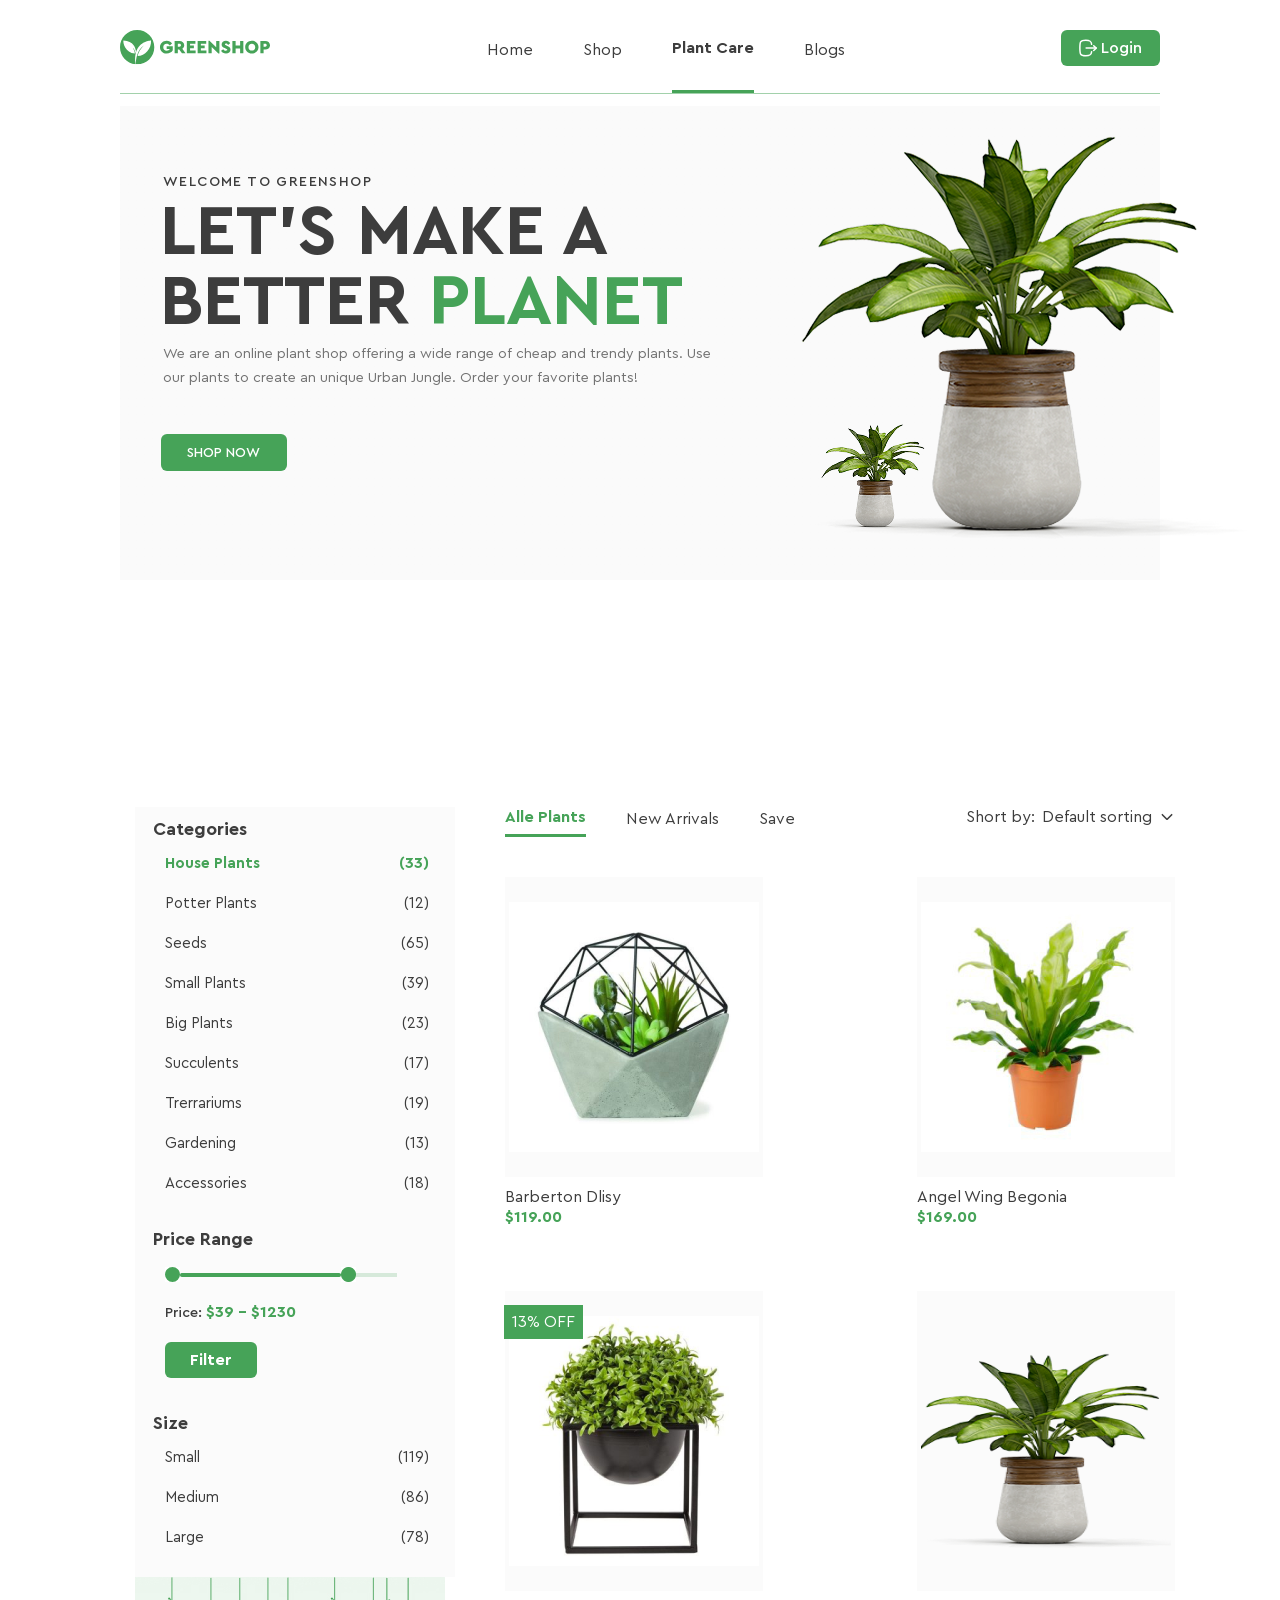
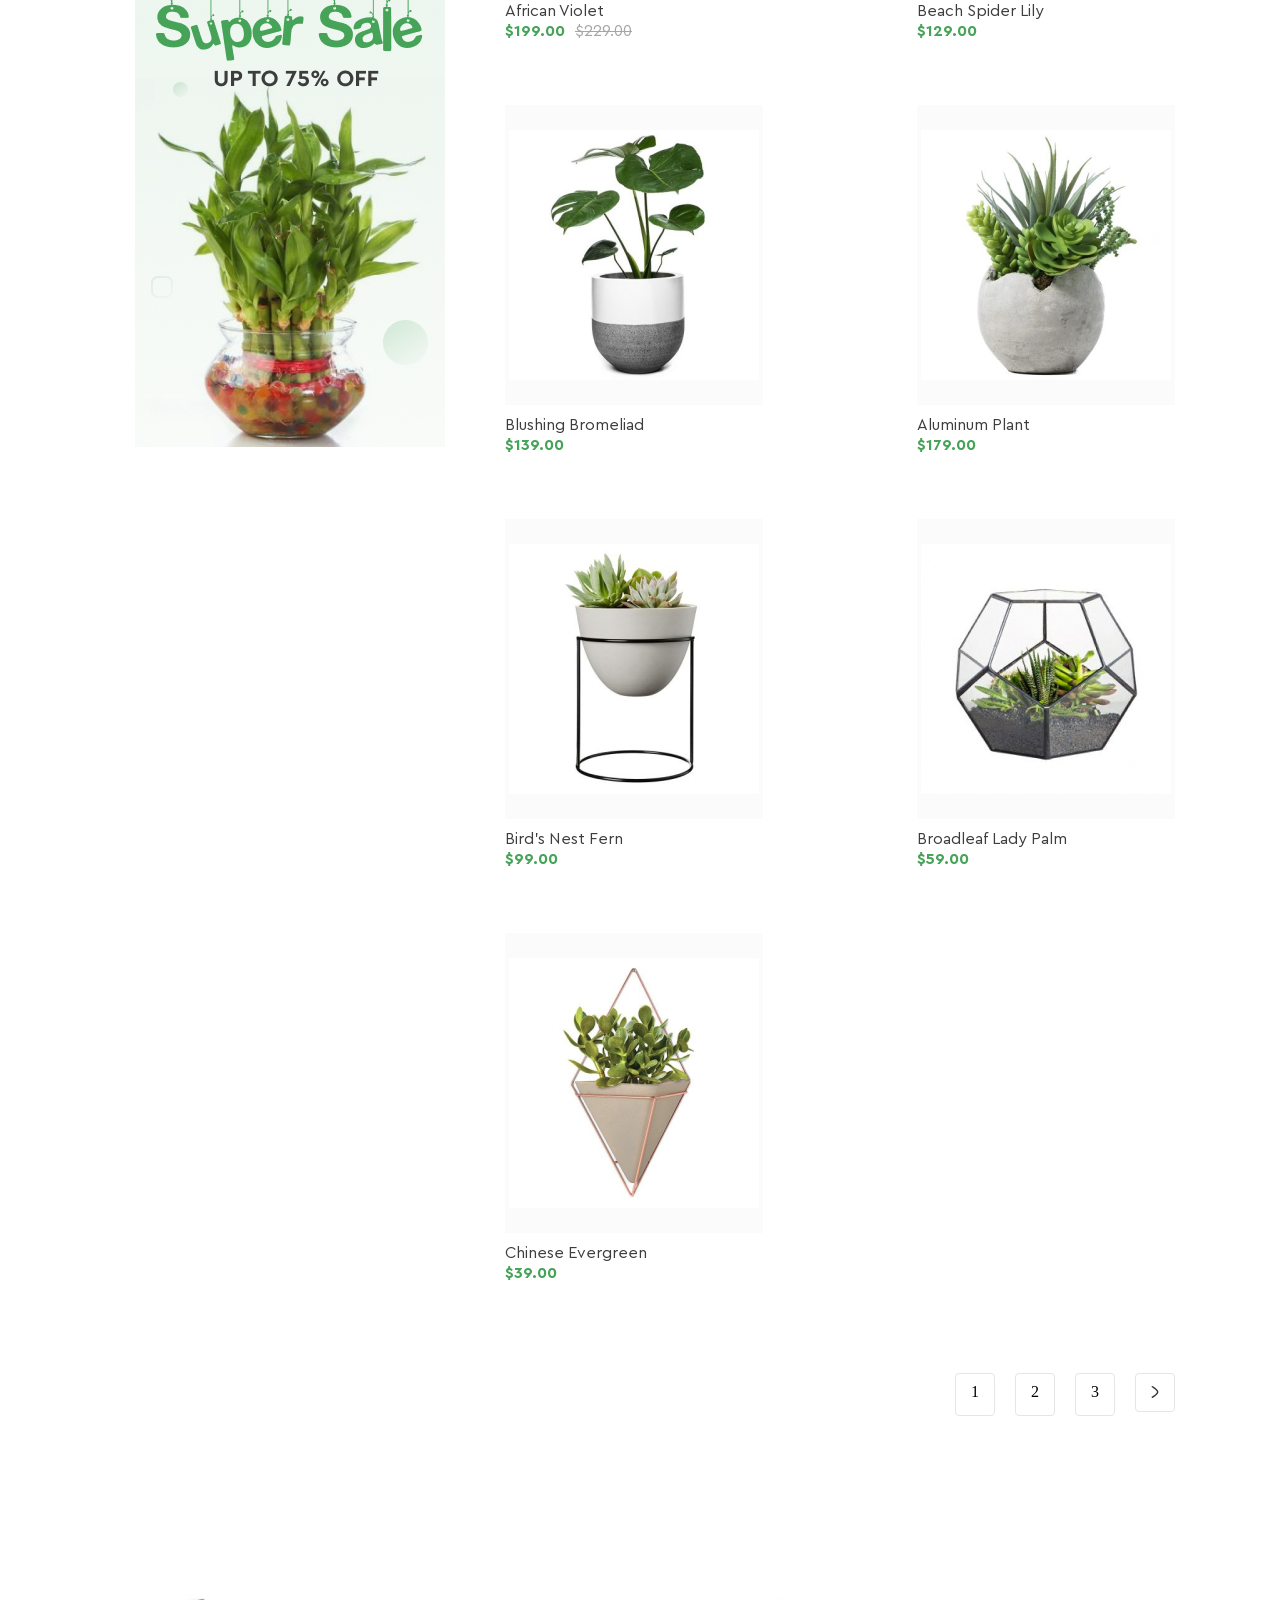
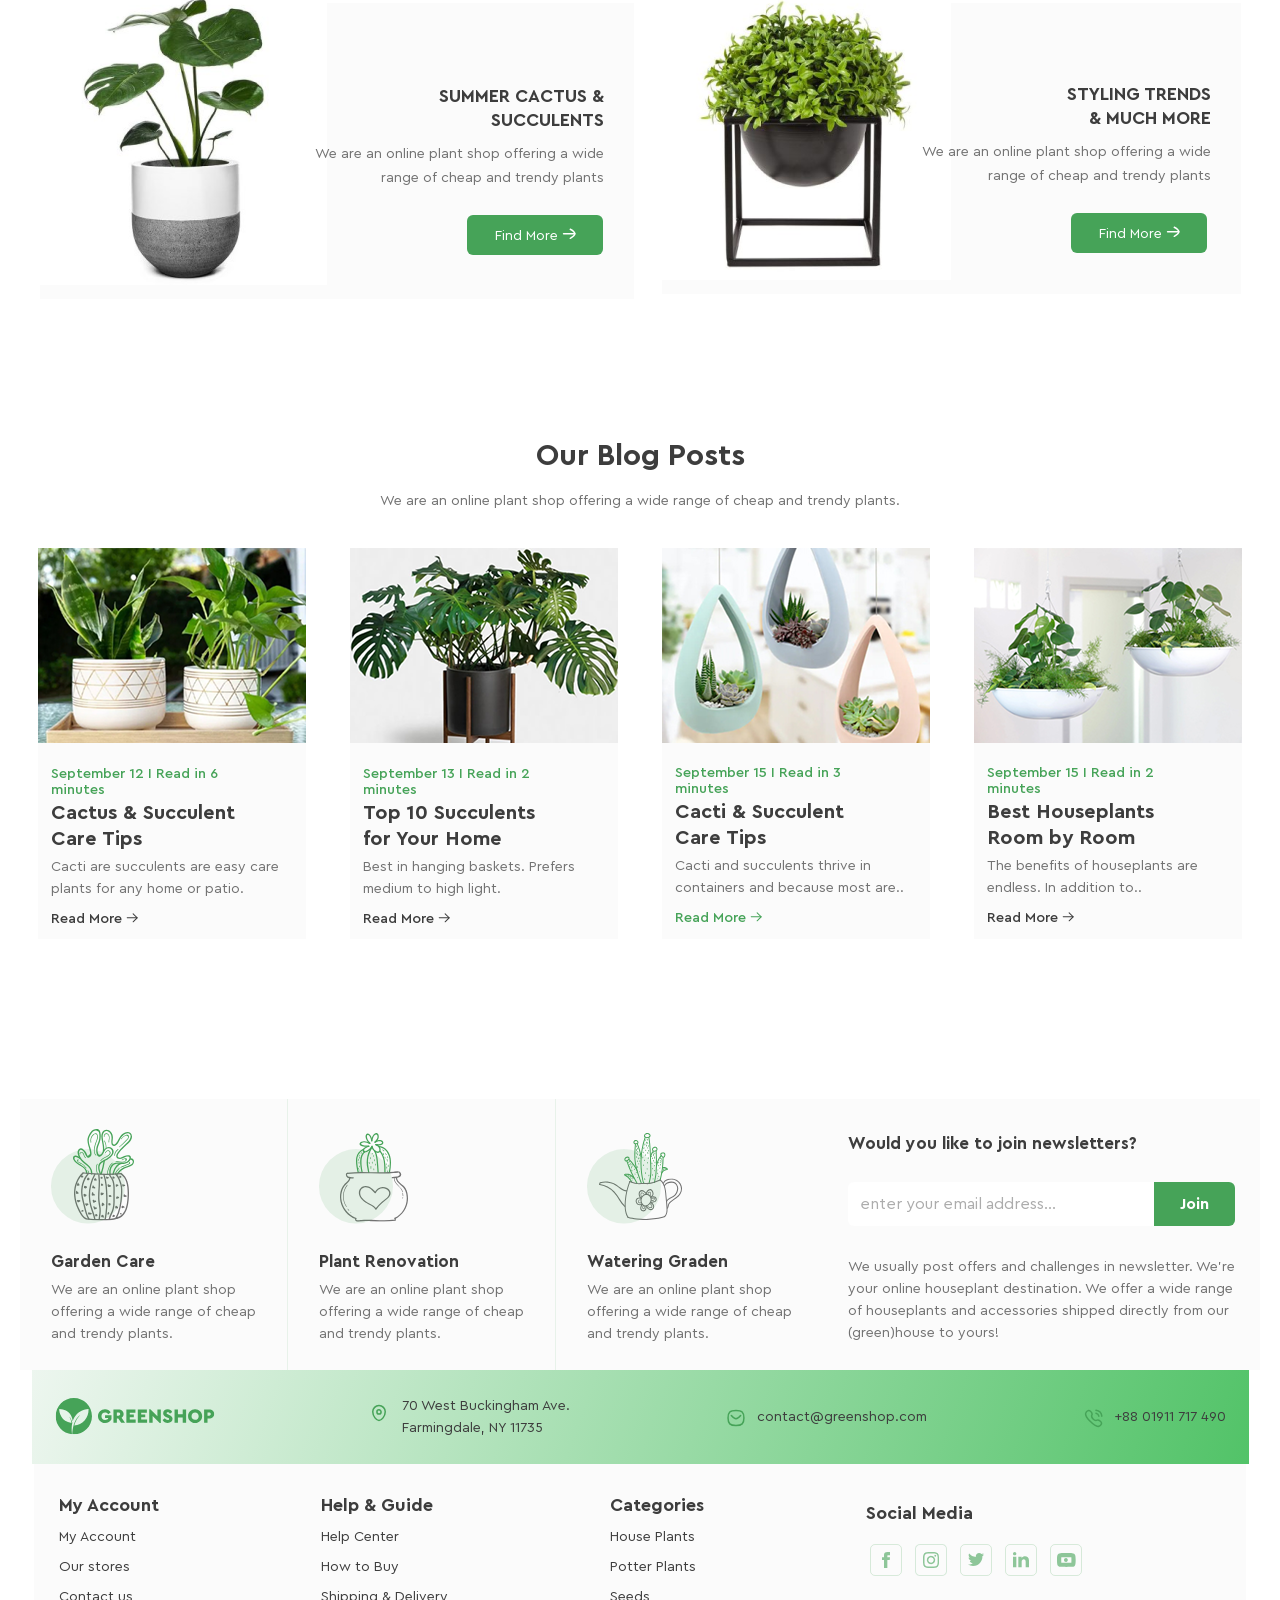
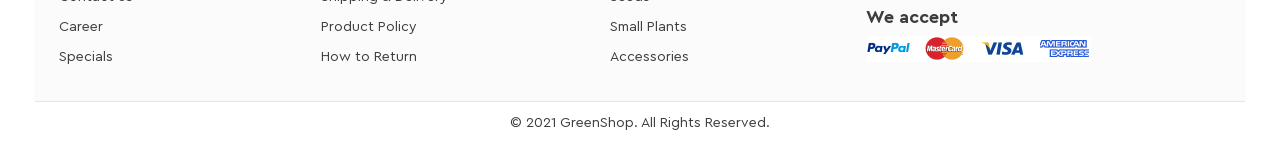
==== commit 530e55db: "Sidebar-correct" ====
--- a/Lesson_13/index.html
+++ b/Lesson_13/index.html
@@ -202,7 +202,61 @@
                   </div>
                 </label>
               </li> 
-                    
+            </ul>
+
+            <div class="left-menu price"> 
+              <h3 class="menu-heading">Price Range</h3>
+
+                <ul class="menu-list price">
+                  <li class="menu-list-item">
+                    <div class="price-range">  
+                      <div class="ellipse1"></div>
+                      <div class="line1"></div>
+                      <div class="ellipse2"></div>
+                      <div class="line2"></div>
+                </div>
+              </li>
+                <li><span class="read-more">Price:</span><span class="price"> $39 - $1230</span></li>
+
+                <li><button class="filter">Filter</button></li>
+            </ul>
+          </div> 
+
+          <h3 class="menu-heading">Size</h3>
+          <ul class="menu-list">
+            
+              <li class="menu-list-item">
+                <label class="custom-checkbox">
+                <input type="checkbox" name="check">
+                <div class="custom-checkbox-icon"></div>
+                <div class="label-text">
+                  <p>Small</p>
+                  <p>(119)</p>
+                </div>
+              </label>
+             </li> 
+
+                <li class="menu-list-item">
+                  <label class="custom-checkbox">
+                  <input type="checkbox" name="check">
+                  <div class="custom-checkbox-icon"></div>
+                  <div class="label-text">
+                    <p>Medium</p>
+                    <p>(86)</p>
+                  </div>
+                </label>
+               </li> 
+
+              <li class="menu-list-item">
+                <label class="custom-checkbox">
+                <input type="checkbox" name="check">
+                <div class="custom-checkbox-icon"></div>
+                <div class="label-text">
+                  <p>Large</p>
+                  <p>(78)</p>
+                </div>
+               </label>
+              </li> 
             </ul>
 
           </div>
--- a/Lesson_13/style/style.css
+++ b/Lesson_13/style/style.css
@@ -364,7 +364,7 @@
 
 .left-side{
     background: #FBFBFB;
-    padding: 14px 18px 377px;
+    padding: 14px 18px 19px;
     display: flex;
     flex-direction: column;
     align-items: flex-start;
@@ -406,6 +406,72 @@
 .green{
     color: #46A358;
     font-family: "Cera Pro Bolt", sans-serif;
+}
+
+/*sidebar second*/
+
+.filter{
+    color: #FFF;
+    font-family: "Cera Pro Bolt", sans-serif;
+    font-size: 16px;
+    font-style: normal;
+    font-weight: 700;
+    line-height: 20px; 
+    padding: 8px 25px;
+    border-radius: 6px;
+    background: #46A358;
+    border: none;
+}
+.ellipse1{
+    min-height: 15px;
+    min-width: 15px;
+    background-image: url(../icon/Ellipse1.svg);
+    background-repeat: no-repeat;
+    background-size: auto;
+    background-position: 50% 50%;
+}
+
+.line1{
+    width: 161px;
+    height: 4px;
+    background-image: url(../icon/Line2.png);
+    background-repeat: no-repeat;
+    background-size: auto;
+    background-position: 50% 50%;
+}
+
+.ellipse2{
+    min-height: 15px;
+    min-width: 15px;
+    background-image: url(../icon/Ellipse2.png);
+    background-repeat: no-repeat;
+    background-size: auto;
+    background-position: 50% 50%;
+}
+
+.line2{
+    width: 41px;
+    height: 4px;
+    background-image: url(../icon/Line1.png);
+    background-repeat: no-repeat;
+    background-size: auto;
+    background-position: 50% 50%;
+}
+
+.price-range{
+    display: flex;
+    flex-wrap: nowrap;
+    justify-content: center;
+    align-items: center;
+}
+
+.left-menu.price{
+    padding-bottom: 30px;
+    padding-top: 20px;
+    gap:20px;
+}
+.menu-list.price{
+    gap: 20px;
 }
 
 /*checkbox*/
@@ -524,7 +590,7 @@
 }
 
 .price{
-    font-family: "Cera Pro Regular", sans-serif;
+    font-family: "Cera Pro Bolt", sans-serif;
     color:#46A358;
 }
 
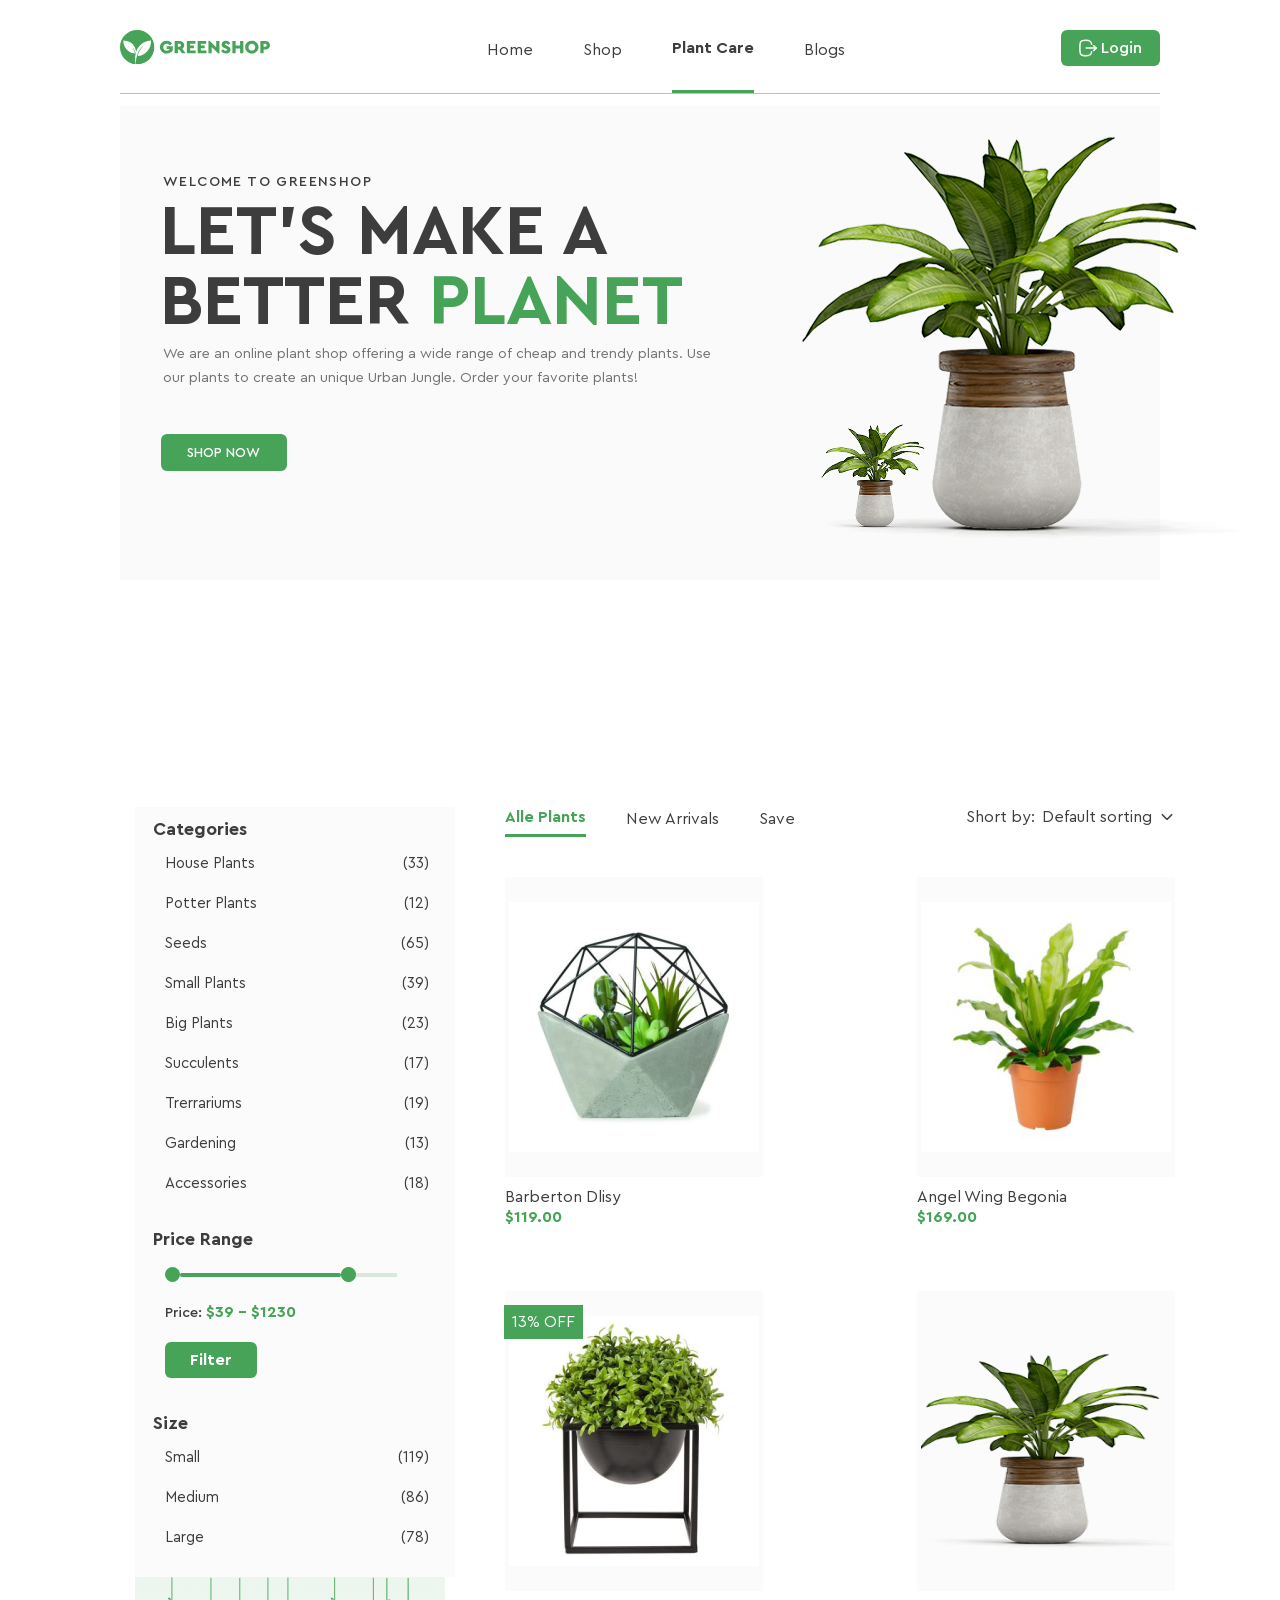
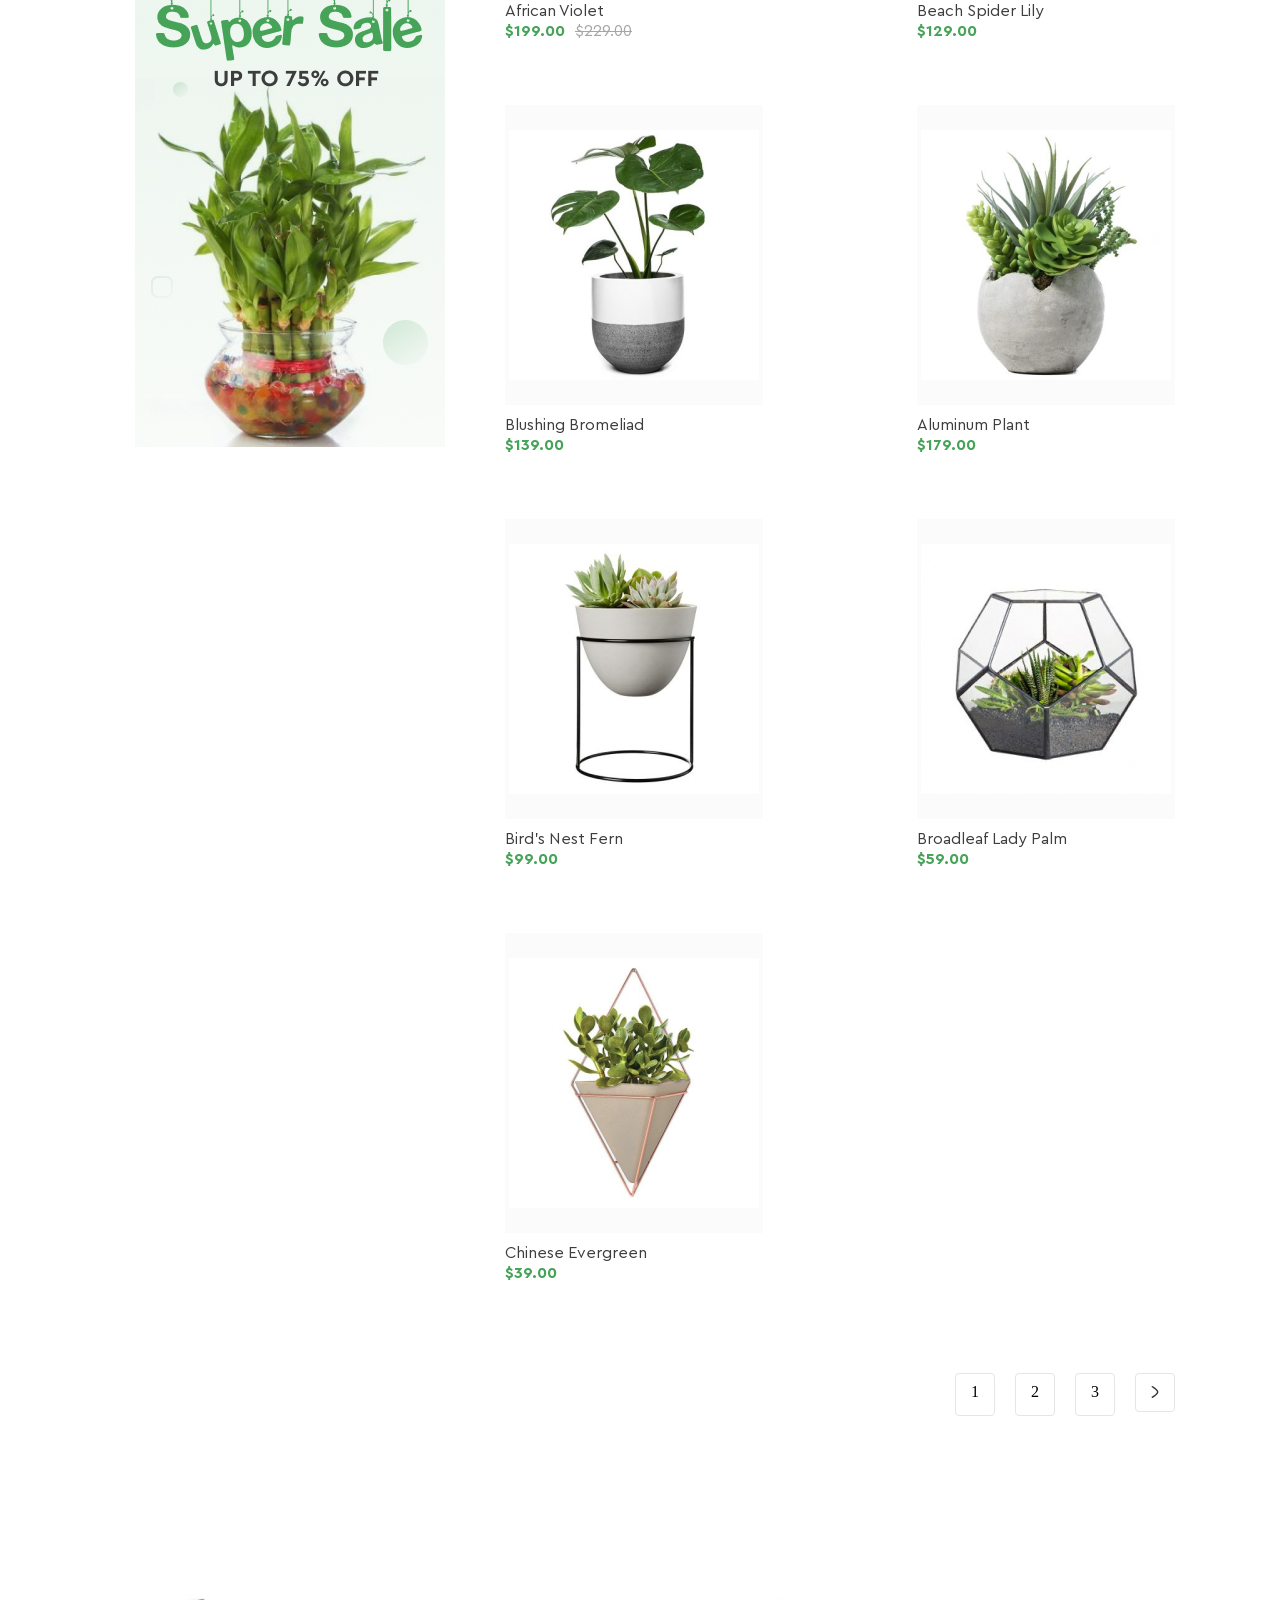
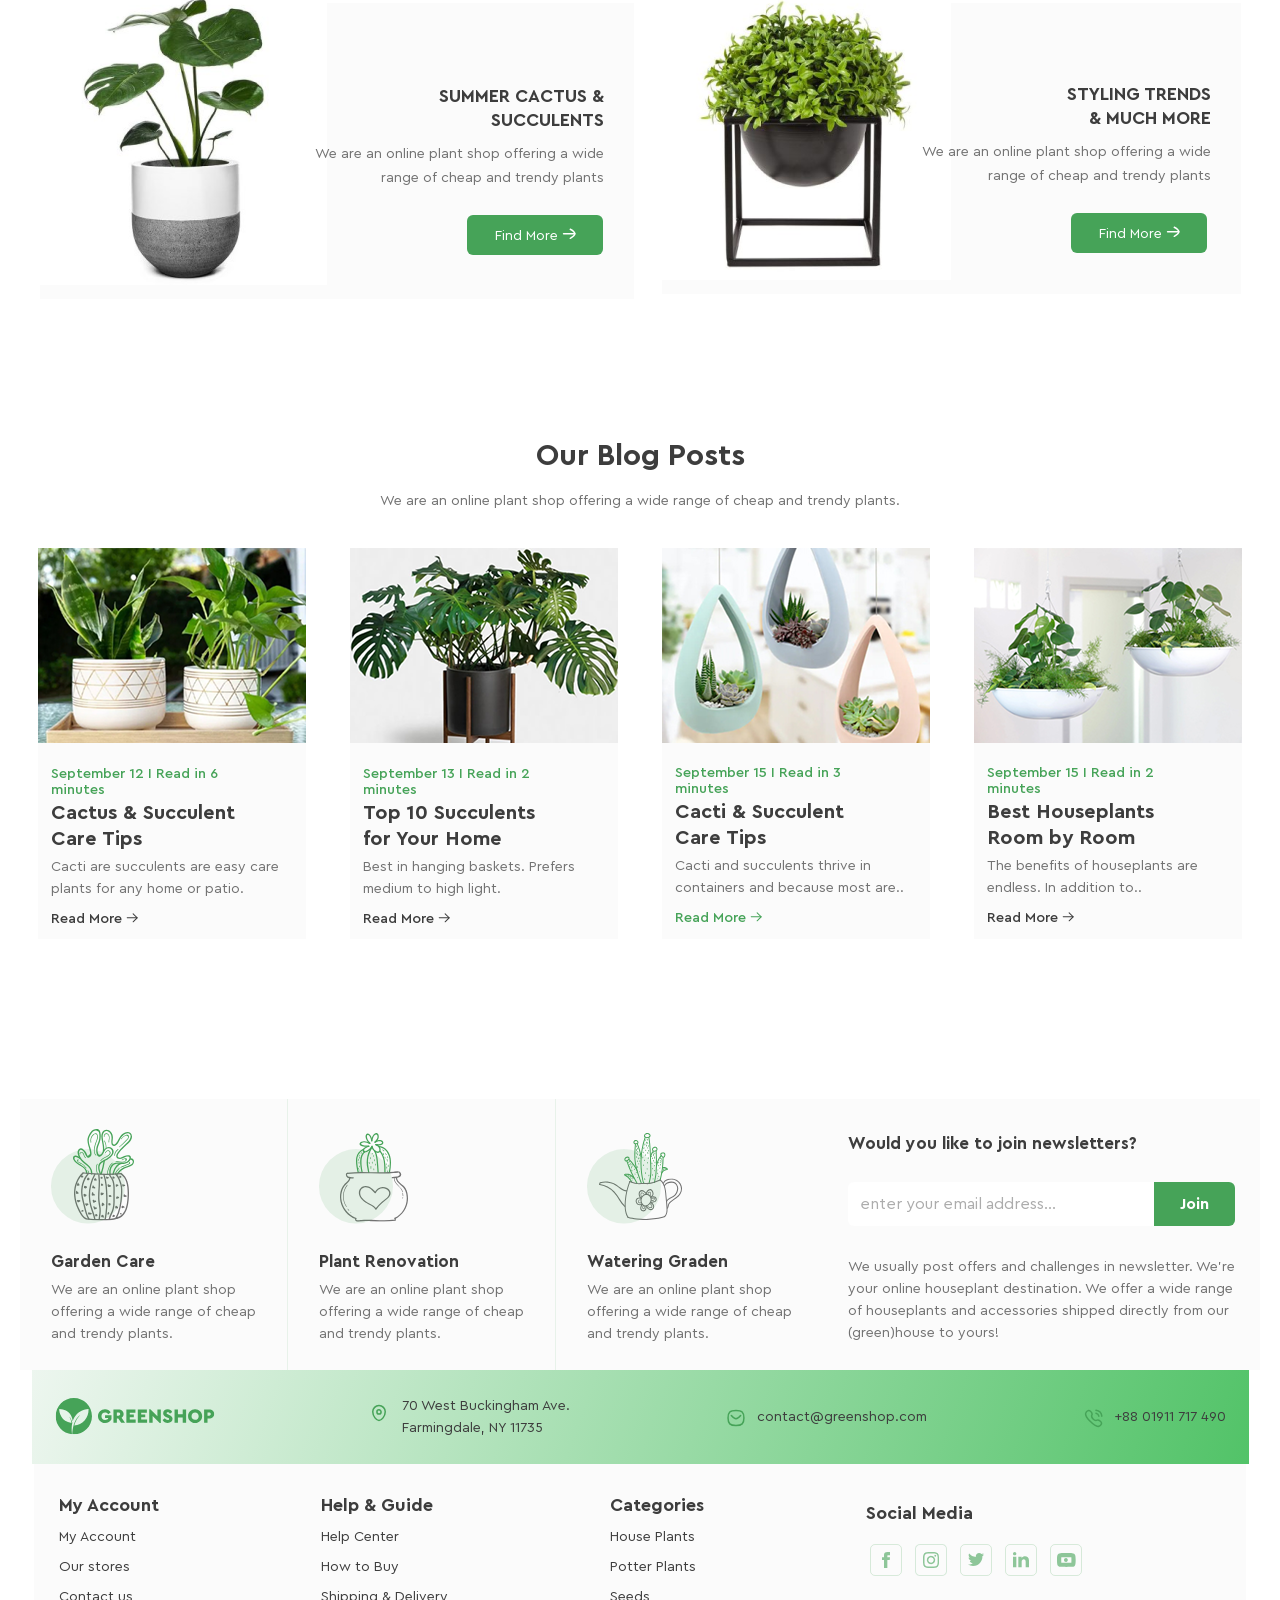
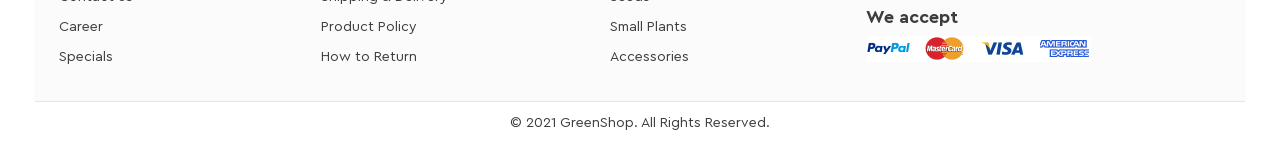
==== commit 51e5ae53: "checkbox-radio" ====
--- a/Lesson_13/index.html
+++ b/Lesson_13/index.html
@@ -9,7 +9,7 @@
 <body>
     <header>
         <div class="header">
-            <svg xmlns="http://www.w3.org/2000/svg" width="150" height="35" viewBox="0 0 150 35" fill="none">
+            <svg class="scale-rotate-svg" xmlns="http://www.w3.org/2000/svg" width="150" height="35" viewBox="0 0 150 35" fill="none">
                 <g clip-path="url(#clip0_1_38)">
                   <path d="M17.15 0C7.67748 0 0 7.67746 0 17.15C0 26.0201 6.73548 33.3175 15.3711 34.207C14.8496 29.9134 15.0436 26.4001 15.7067 23.5135C15.3347 21.7225 14.4898 19.0703 12.5734 17.1864C12.5734 17.1864 13.8348 19.0784 14.5181 21.6214C14.5181 21.6255 14.5221 21.6295 14.5221 21.6335C14.5949 21.9044 14.6596 22.1793 14.7162 22.4623C14.7283 22.527 14.7404 22.5917 14.7526 22.6604C14.8051 22.9515 14.8536 23.2426 14.886 23.5418C5.19513 22.3532 3.12921 13.6569 3.35561 10.3781C13.665 10.9482 15.7754 17.8292 16.0827 22.0985C19.4585 11.0412 30.1843 10.4024 31.0697 10.3781C31.4538 18.8763 25.1509 25.5026 17.6149 26.0807C17.6635 25.8503 17.7201 25.6198 17.7767 25.3934C17.7928 25.3247 17.813 25.26 17.8333 25.1913C17.8777 25.0296 17.9222 24.8679 17.9748 24.7061C17.995 24.6374 18.0192 24.5646 18.0394 24.4959C18.096 24.318 18.1567 24.1442 18.2173 23.9663C18.2335 23.9259 18.2456 23.8854 18.2618 23.845C18.3386 23.6348 18.4195 23.4326 18.5003 23.2305C18.5084 23.2143 18.5125 23.1941 18.5205 23.1779C18.5205 23.1779 18.5205 23.1779 18.5246 23.1779C20.4571 18.5043 24.0229 15.4439 24.0229 15.4439C17.0247 19.4868 15.8441 29.9983 15.6582 34.2231C16.1514 34.2676 16.6446 34.2999 17.15 34.2999C26.6225 34.2999 34.3 26.6225 34.3 17.15C34.3 7.67746 26.6225 0 17.15 0Z" fill="#46A358"/>
                   <path d="M46.7038 10.7454C48.9719 10.7454 50.8235 11.7198 52.0243 13.4987L49.7764 15.4109C48.9719 14.287 47.9975 13.7048 46.6472 13.7048C44.5691 13.7048 43.2754 15.0713 43.2754 17.1534C43.2754 19.2719 44.6419 20.695 46.8372 20.695C48.0177 20.695 48.9557 20.2826 49.5541 19.5913V19.0091H46.6674V16.2357H52.7763V20.1331C52.1941 21.164 51.3693 21.9888 50.302 22.6235C49.2347 23.242 48.0339 23.5614 46.7038 23.5614C42.9924 23.618 39.9238 20.7314 39.9764 17.1534C39.9198 13.5957 42.9924 10.6888 46.7038 10.7454Z" fill="#46A358"/>
@@ -90,7 +90,7 @@
             </div>
 
             <div class="bloc2">
-              <img src="./icon/Flowers.png" alt="flowers"> 
+              <img src="./icon/Flowers.png" alt="flowers"class="pulsate-image" > 
             </div>  
         </div>   
     </main>
@@ -104,9 +104,9 @@
             <h3 class="menu-heading">Categories</h3>
             <ul class="menu-list">
               
-              <li class="menu-list-item green">
+              <li class="menu-list-item">
                 <label class="custom-checkbox">
-                <input type="checkbox" name="check" checked >
+                <input type="radio" name="check">
                 <div class="custom-checkbox-icon"></div>
                 <div class="label-text">
                    <p>House Plants</p>
@@ -117,7 +117,7 @@
 
               <li class="menu-list-item">
                 <label class="custom-checkbox">
-                <input type="checkbox" name="check">
+                <input type="radio" name="check">
                 <div class="custom-checkbox-icon"></div>
                 <div class="label-text">
                    <p>Potter Plants</p>
@@ -128,7 +128,7 @@
 
               <li class="menu-list-item">
                 <label class="custom-checkbox">
-                <input type="checkbox" name="check">
+                <input type="radio" name="check">
                 <div class="custom-checkbox-icon"></div>
                 <div class="label-text">
                    <p>Seeds</p>
@@ -139,7 +139,7 @@
 
               <li class="menu-list-item">
                 <label class="custom-checkbox">
-                <input type="checkbox" name="check">
+                <input type="radio" name="check">
                 <div class="custom-checkbox-icon"></div>
                 <div class="label-text">
                   <p>Small Plants</p>
@@ -150,7 +150,7 @@
               
               <li class="menu-list-item">
                 <label class="custom-checkbox">
-                <input type="checkbox" name="check">
+                <input type="radio" name="check">
                 <div class="custom-checkbox-icon"></div>
                 <div class="label-text">
                   <p>Big Plants</p>
@@ -161,7 +161,7 @@
 
               <li class="menu-list-item">
                 <label class="custom-checkbox">
-                <input type="checkbox" name="check">
+                <input type="radio" name="check">
                 <div class="custom-checkbox-icon"></div>
                 <div class="label-text">
                   <p>Succulents</p>
@@ -172,7 +172,7 @@
 
                 <li class="menu-list-item">
                   <label class="custom-checkbox">
-                  <input type="checkbox" name="check">
+                  <input type="radio" name="check">
                   <div class="custom-checkbox-icon"></div>
                   <div class="label-text">
                     <p>Trerrariums</p>
@@ -183,7 +183,7 @@
 
                 <li class="menu-list-item">
                   <label class="custom-checkbox">
-                  <input type="checkbox" name="check">
+                  <input type="radio" name="check">
                   <div class="custom-checkbox-icon"></div>
                   <div class="label-text">
                     <p>Gardening</p>
@@ -194,7 +194,7 @@
 
                 <li class="menu-list-item">
                   <label class="custom-checkbox">
-                  <input type="checkbox" name="check">
+                  <input type="radio" name="check">
                   <div class="custom-checkbox-icon"></div>
                   <div class="label-text">
                     <p>Accessories</p>
@@ -227,7 +227,7 @@
             
               <li class="menu-list-item">
                 <label class="custom-checkbox">
-                <input type="checkbox" name="check">
+                <input type="radio" name="check">
                 <div class="custom-checkbox-icon"></div>
                 <div class="label-text">
                   <p>Small</p>
@@ -238,7 +238,7 @@
 
                 <li class="menu-list-item">
                   <label class="custom-checkbox">
-                  <input type="checkbox" name="check">
+                  <input type="radio" name="check">
                   <div class="custom-checkbox-icon"></div>
                   <div class="label-text">
                     <p>Medium</p>
@@ -249,7 +249,7 @@
 
               <li class="menu-list-item">
                 <label class="custom-checkbox">
-                <input type="checkbox" name="check">
+                <input type="radio" name="check">
                 <div class="custom-checkbox-icon"></div>
                 <div class="label-text">
                   <p>Large</p>
--- a/Lesson_13/style/style.css
+++ b/Lesson_13/style/style.css
@@ -403,10 +403,10 @@
     line-height: 40px;
 }
 
-.green{
+/*.green{
     color: #46A358;
     font-family: "Cera Pro Bolt", sans-serif;
-}
+}*/
 
 /*sidebar second*/
 
@@ -519,6 +519,13 @@
     width: 264px;
 }
 
+/**/
+
+.menu-list-item input:checked  ~ .label-text p{
+    color: #46a358;
+    font-family: "Cera Pro Bolt", sans-serif;
+}
+
 .Sale-Banner{
     min-height: 470px;
     min-width: 320px;
@@ -1160,4 +1167,99 @@
     background-image: url(../icon/Rectangle-green.png);
     background: rgba(70, 163, 88, 0.20);
     margin-bottom: 6px;
+}
+
+/*animation*/
+
+.pulsate-image{
+    transition: transform 0.2s ease-in-out; 
+}
+
+.pulsate-image:hover{
+    animation: pulse 1.5s infinite;
+}
+
+ @keyframes pulse{
+    0% {
+      transform: scale(1);
+    }
+    50% {
+      transform: scale(1.1);
+    }
+    100% {
+      transform: scale(1);
+    }
+}
+
+.scale-rotate-svg{
+    transition: transform 0.5s ease-in-out;
+}
+
+.scale-rotate-svg:hover{
+    animation: spring 1s ease-in-out;
+}
+
+@keyframes spring{
+    0% {
+        transform: translateY(0) scaleY(1);
+    }
+    50% {
+        transform: translateY(-20px) scaleY(1.1);
+    }
+    100% {
+        transform: translateY(0) scaleY(1);
+    }
+}
+
+/*preloader-body*/
+
+.preloader-body{
+    margin: 0;
+    display: flex;
+    justify-content: center;
+    align-items: center;
+    height: 100vh;
+    background: #ffffff;
+  }
+
+  .spinner-inner div{
+    position: absolute;
+    width: 60px;
+    height: 60px;
+    border: 10px solid #5fec58;
+    border-top-color: transparent;
+    border-radius: 50%;
+  }
+  .spinner-inner div{
+    animation: spinner-inner 1s linear infinite;
+    top: 50px;
+    left: 50px;
+  }
+  .spinner-rolling{
+    width: 100px;
+    height: 100px;
+    display: inline-block;
+    overflow: hidden;
+    background: #ffffff;
+  }
+  .spinner-inner{
+    width: 100%;
+    height: 100%;
+    position: relative;
+    transform: translateZ(0) scale(1);
+    backface-visibility: hidden;
+    transform-origin: 0 0; 
+  }
+  .spinner-inner div{
+     box-sizing: content-box;
+     }
+ 
+
+  @keyframes spinner-inner{
+    0% { transform: translate(-50%,-50%) rotate(0deg); }
+    100% { transform: translate(-50%,-50%) rotate(360deg); }
+  }
+
+  #content{
+    display: none;
 }
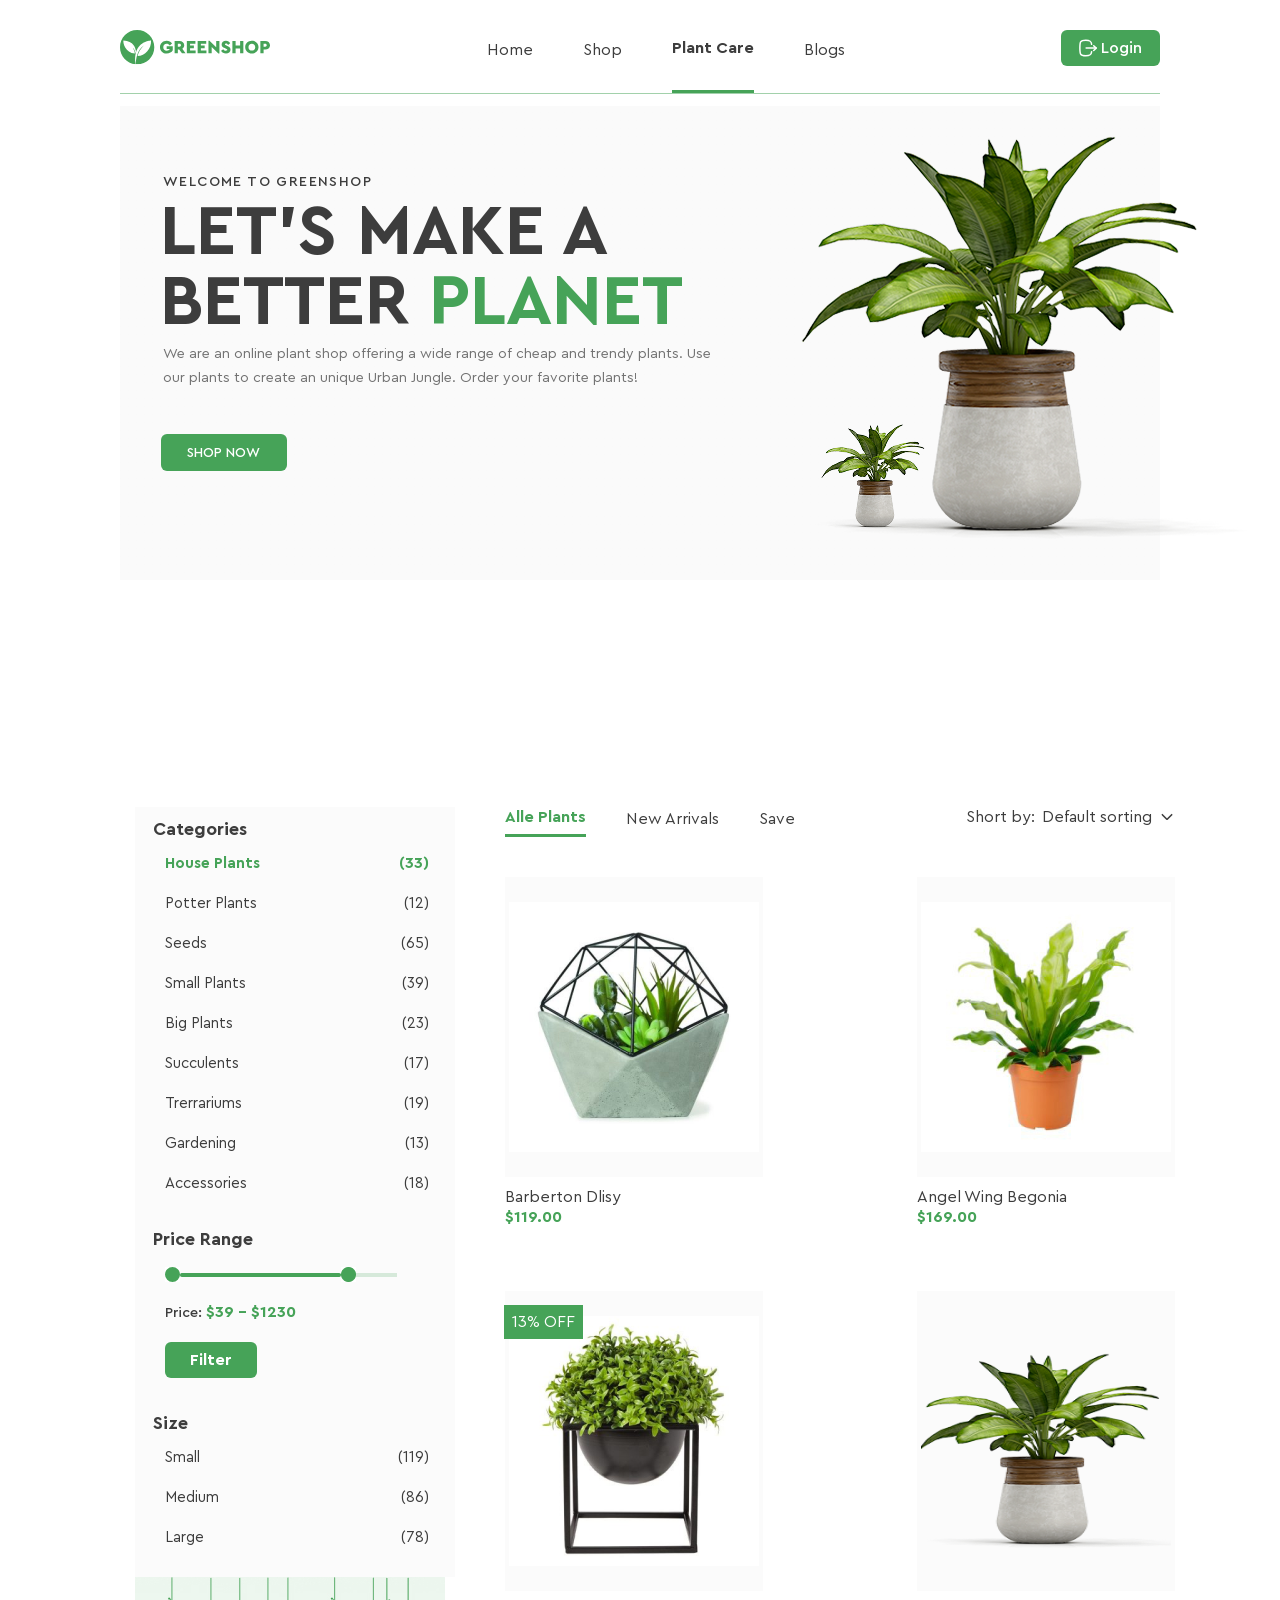
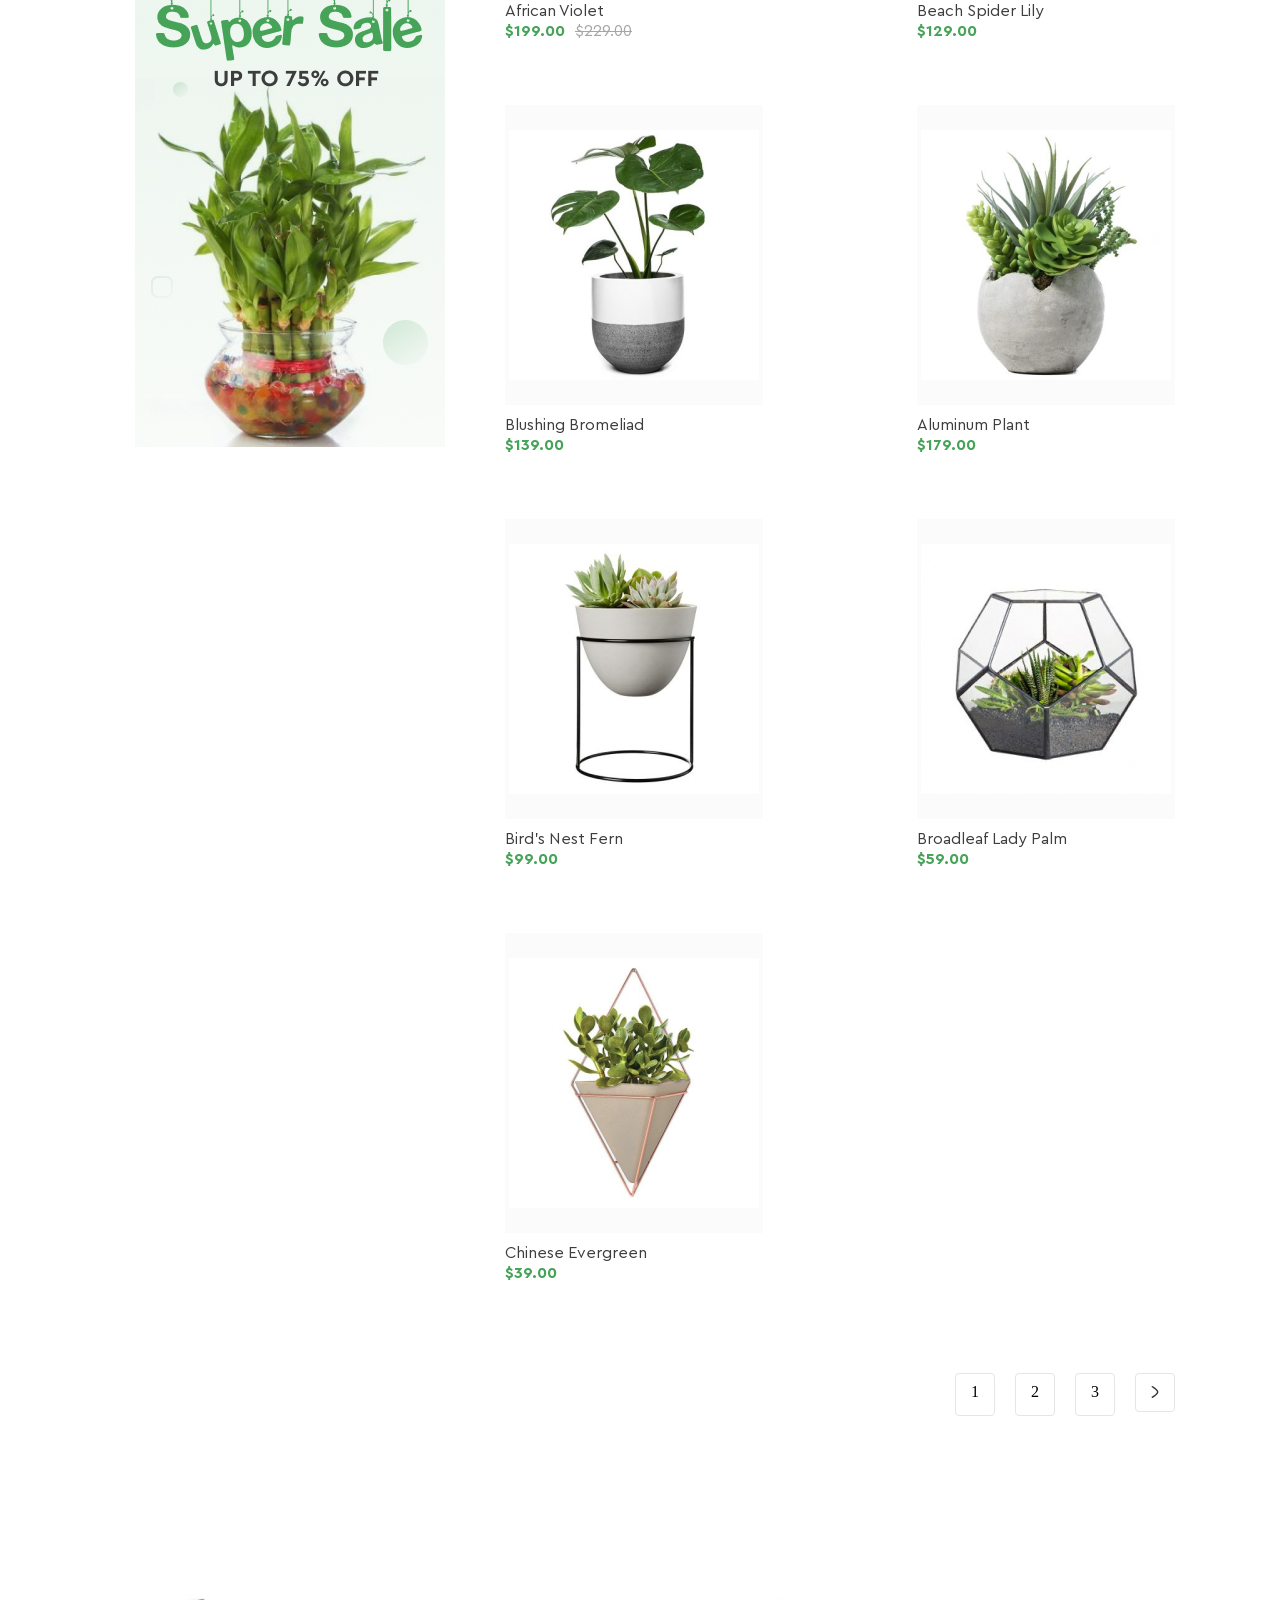
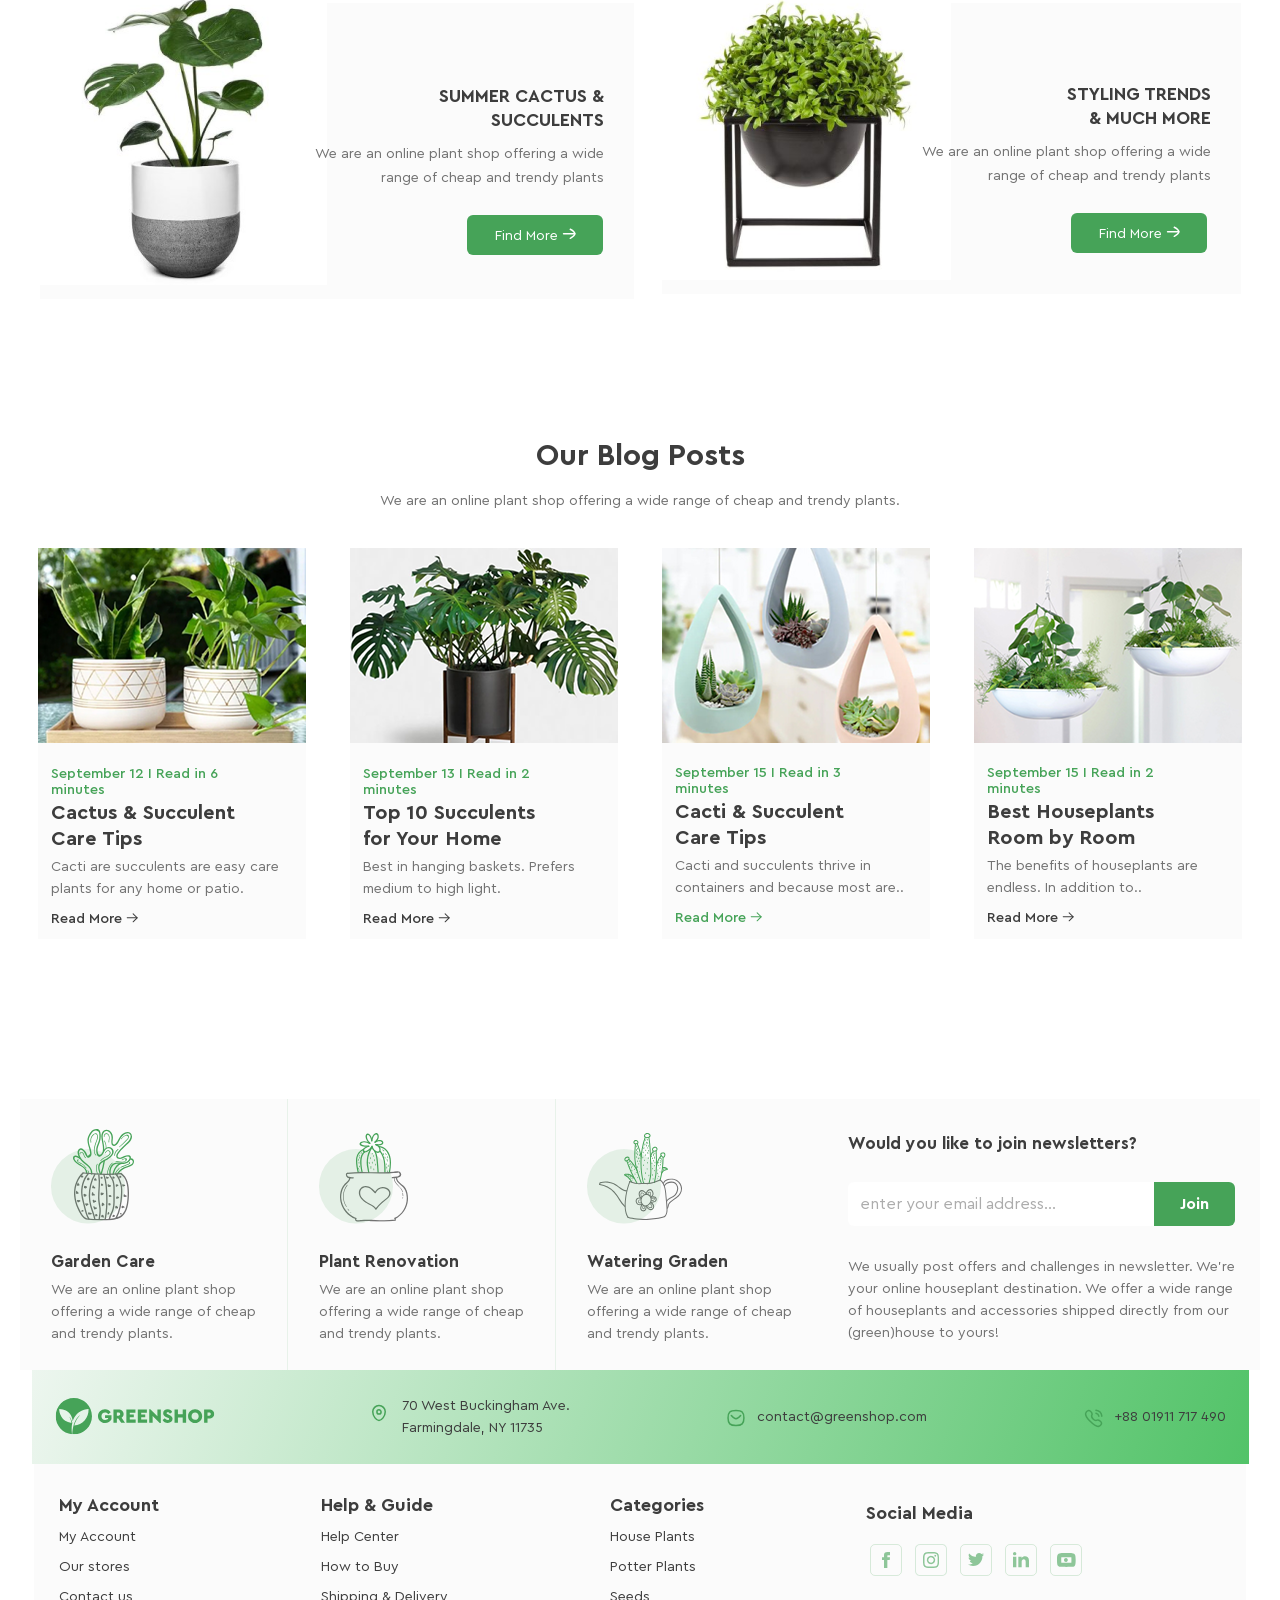
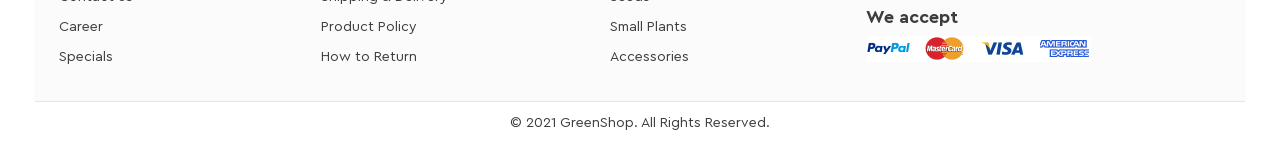
==== commit 18d32f17: "checkbox-radio-checked" ====
--- a/Lesson_13/index.html
+++ b/Lesson_13/index.html
@@ -106,7 +106,7 @@
               
               <li class="menu-list-item">
                 <label class="custom-checkbox">
-                <input type="radio" name="check">
+                <input type="radio" name="check" checked >
                 <div class="custom-checkbox-icon"></div>
                 <div class="label-text">
                    <p>House Plants</p>
